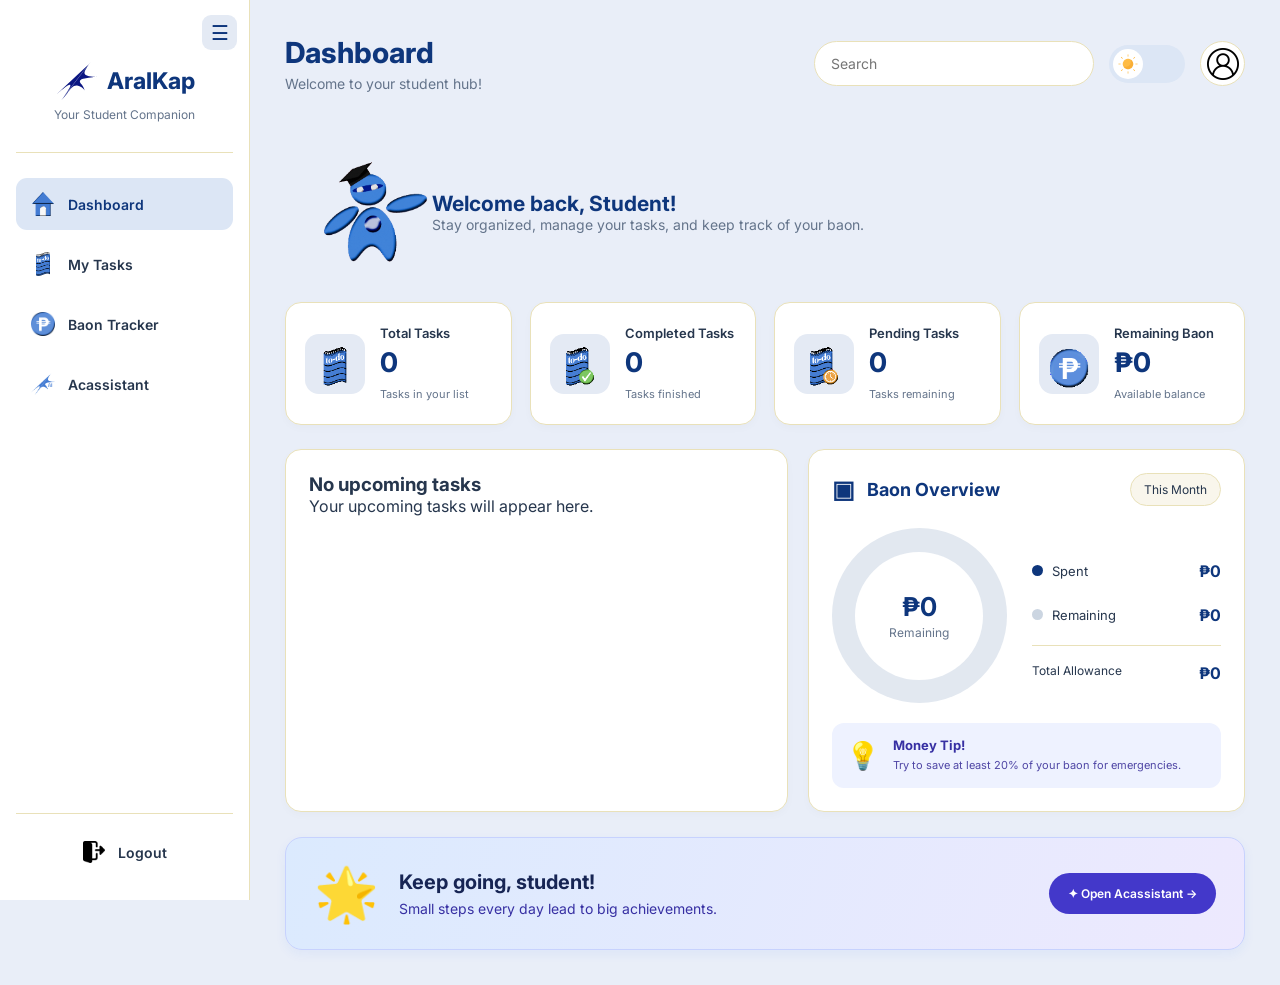
==== index.html @ 5d13748f "Add AralKap front-end files" ====
<!DOCTYPE html>
<html lang="en">
<head>
    <meta charset="UTF-8">
    <meta name="viewport" content="width=device-width, initial-scale=1.0">
    <title>AralKap | Dashboard</title>
    <link rel="stylesheet" href="design.css">
</head>
<body>

    <input type="checkbox" id="sidebar-toggle" class="sidebar-toggle">

    <!-- SIDEBAR -->
    <aside class="sidebar">

        <label for="sidebar-toggle" class="sidebar-collapse-button"> ☰ </label>

        <div class="brand">
            <a href="landingpage.html" class="landing-brand">
                <img src="Icons/blue.svg" class="blue-icon" alt="AralKap Logo">
                <img src="Icons/white.svg" class="white-icon" alt="AralKap Logo">
                <h2>AralKap</h2>
            </a>
            <p>Your Student Companion</p>

        </div>

        <nav class="sidebar-nav">
            <a href="index.html" class="nav-link active">
                
                    <img src="Icons/dashboard-lightmode.webp" class="nav-icon icon-lightmode" alt="Dashboard">
                    <img src="Icons/dashboard-darkmode.webp" class="nav-icon icon-darkmode" alt="Dashboard">

                <span class="nav-text">Dashboard</span>
            </a>

                <a href="Pages/tasks.html" class="nav-link ">
                    <img src="Icons/todo-lightmode.webp" class="nav-icon icon-lightmode" alt="Dashboard">
                    <img src="Icons/todo.webp" class="nav-icon icon-darkmode" alt="Dashboard">
                <span class="nav-text"> My Tasks</span>
            </a>

            <a href="Pages/baon-tracker.html" class="nav-link">
                
                <img src="Icons/baon-lightmode.webp" class="nav-icon icon-lightmode" alt="Dashboard">
                <img src="Icons/baon-darkmode.webp" class="nav-icon icon-darkmode" alt="Dashboard">
                <span class="nav-text">Baon Tracker</span>
            </a>

            <a href="Pages/Acassistant.html" class="nav-link">
                <img src="Icons/aralkapAI-lightmode.webp" class="nav-icon icon-lightmode" alt="Dashboard">
                <img src="Icons/aralkapAI-darkmode.webp" class="nav-icon icon-darkmode" alt="Dashboard">
                <span class="nav-text">Acassistant</span>
            </a>
        </nav>

            <div class="sidebar-footer">
                <button class="nav-link logout-button" type="button">

                    <span class="nav-icon logout-icon">
                        <img src="Icons/logout.png" alt="Logout">
                    </span>

                    <span class="nav-text">Logout</span>
                </button>
            </div>

    </aside>


    <!-- MAIN CONTENT -->
    <main class="main-content">

        <label for="sidebar-toggle" class="mobile-sidebar-overlay"></label>

        <!-- HEADER -->
        <header class="dashboard-header">

            <label for="sidebar-toggle" class="mobile-menu-button" aria-label="Open navigation"> ☰ </label>

            <div class="header-title">
                <h1>Dashboard</h1>
                <p>Welcome to your student hub!</p>
            </div>

            <div class="header-actions">
                <input
                    type="search"
                    placeholder="Search"
                    aria-label="Search AralKap">

                <button class="header-theme-button"  aria-label="Toggle theme">
                    <span class="toggle-circle">
                        <img src="Icons/sun.png" class="sun-icon" alt="">
                        <img src="Icons/moon.png" class="moon-icon" alt="">
                    </span>
                </button>
           
                 <a href="Pages/profile.html" class="profile-button">
                    <img src="Icons/user.png" alt="Profile">
                </a>
            </div>

        </header>


        <!-- WELCOME -->
        <section class="welcome-section">
            <img src="Icons/acassistant.gif"alt="Acassistant" class="welcome-gif">
            <img src="Icons/acassistant-white.gif" alt="Acassistant" class="welcome-gif-dark">

            <div>
            <h2>Welcome back, Student!</h2>
            <p>Stay organized, manage your tasks, and keep track of your baon.</p>
            </div>

             

            
        </section>


        <!-- SUMMARY CARDS -->
        <section class="summary-cards">

            <article class="summary-card blue-card">
                <img src="Icons/summary-todo.gif" class="summary-icon icon-lightmode" alt="Todo-Icon">
                <img src="Icons/summary-todo-white.gif" class="summary-icon icon-darkmode" alt="Todo-Icon">
                <div>
                    <h3>Total Tasks</h3>
                    <p class="card-number">0</p>
                    <span>Tasks in your list</span>
                </div>
            </article>

            <article class="summary-card blue-card">
               <img src="Icons/summary-completed-todo-blue.gif" class="summary-icon icon-lightmode" alt="Todo-Icon">
                <img src="Icons/summary-completed-todo-white.gif" class="summary-icon icon-darkmode" alt="Todo-Icon">
                <div>
                    <h3>Completed Tasks</h3>
                    <p class="card-number">0</p>
                    <span>Tasks finished</span>
                </div>
            </article>

            <article class="summary-card blue-card">
               <img src="Icons/summary-pending-blue.gif" class="summary-icon icon-lightmode" alt="Todo-Icon">
                <img src="Icons/summary-pending-white.gif" class="summary-icon icon-darkmode" alt="Todo-Icon">
                <div>
                    <h3>Pending Tasks</h3>
                    <p class="card-number">0</p>
                    <span>Tasks remaining</span>
                </div>
            </article>

            <article class="summary-card blue-card">
                <img src="Icons/summary-baon-blue.gif" class="summary-icon icon-lightmode" alt="Todo-Icon">
                <img src="Icons/summary-baon-white.gif" class="summary-icon icon-darkmode" alt="Todo-Icon">
                <div>
                    <h3>Remaining Baon</h3>
                    <p class="card-number">₱0</p>
                    <span>Available balance</span>
                </div>
            </article>

        </section>


       
        <section class="dashboard-grid">

            <!-- UPCOMING TASKS -->
            <article class="content-card upcoming-card">

                <div class="empty-state">
                    <h3>No upcoming tasks</h3>
                    <p>Your upcoming tasks will appear here.</p>
                </div>

            </article>


            <!-- BAON OVERVIEW -->
            <article class="content-card baon-card">

                <div class="section-heading">
                    <div>
                        <span class="heading-icon">▣</span>
                        <h2>Baon Overview</h2>
                    </div>

                    <span class="month-label">This Month</span>
                </div>

                <div class="baon-content">

                    <div class="donut-chart">
                        <div class="donut-inner">
                            <strong>₱0</strong>
                            <span>Remaining</span>
                        </div>
                    </div>

                    <div class="baon-details">

                        <div class="baon-row">
                            <span><i class="legend spent"></i>Spent</span>
                            <strong>₱0</strong>
                        </div>

                        <div class="baon-row">
                            <span><i class="legend remaining"></i>Remaining</span>
                            <strong>₱0</strong>
                        </div>

                        <div class="baon-total">
                            <span>Total Allowance</span>
                            <strong>₱0</strong>
                        </div>

                    </div>

                </div>

                <div class="money-tip">
                    <span class="tip-icon">💡</span>
                    <div>
                        <h3>Money Tip!</h3>
                        <p>Try to save at least 20% of your baon for emergencies.</p>
                    </div>
                </div>

            </article>

        </section>


        <!-- MOTIVATIONAL BANNER -->
        <section class="motivation-banner">

            <div class="motivation-emoji">🌟</div>

            <div class="motivation-text">
                <h2>Keep going, student!</h2>
                <p>Small steps every day lead to big achievements.</p>
            </div>

            <a href="pages/Acassistant.html" class="assistant-button">
                ✦ Open Acassistant →
            </a>

        </section>

    </main>

<script src="javascript.js"></script>
    
</body>
</html>
---- design.css ----
@import url('https://fonts.googleapis.com/css2?family=Inter:ital,opsz,wght@0,14..32,100..900;1,14..32,100..900&display=swap');

/* ==========================================================================
   1. THEME VARIABLES
   ========================================================================== */
:root {
  --primary: #0E367C;
  --primary-hover: #092653;
  --primary-soft: #DCE6F5;
  --background: #e9eef8;
  --surface: #FFFFFF;
  --surface-muted: #F9F6EC;
  --heading: #0E367C;
  --text: #26364D;
  --muted: #64748B;
  --border: #E9E1B9;

  --blue-soft: #E4EAF4;
  --green-soft: #E9E1B9;
  --orange-soft: #FFF0DF;
  --purple-soft: #F5E5E5;

  --green: #0E367C;
  --orange: #F0781C;
  --purple: #AB3434;
  --red: #AB3434;
  --danger: #AB3434;

  --accent: #F0781C;
  --cream: #E9E1B9;
}

[data-theme="dark"] {
  --primary: #7BA7E8;
  --primary-hover: #A4C4F2;
  --primary-soft: #263D5E;
  --background: #111827;
  --surface: #1E293B;
  --surface-muted: #273449;
  --heading: #E5EDF8;
  --text: #CBD5E1;
  --muted: #94A3B8;
  --border: #334155;

  --blue-soft: #263D5E;
  --green-soft: #263D5E;
  --orange-soft: #493B2C;
  --purple-soft: #40334F;

  --green: #7BA7E8;
  --orange: #F5A45D;
  --purple: #D39BEA;
  --red: #F08080;
  --danger: #F08080;

  --accent: #F5A45D;
  --accent-light: #F7BC53;
  --cream: #334155;
}

/* ==========================================================================
   2. GLOBAL STYLE
   ========================================================================== */
* {
  margin: 0;
  padding: 0;
  box-sizing: border-box;
}

html {
  scroll-behavior: smooth;
  scroll-padding-top: 85px;
}

body {
  font-family: 'Inter', sans-serif;
  background: var(--background);
  color: var(--text);
}

button,
input,
select,
textarea {
  font-family: inherit;
}

a {
  text-decoration: none;
}

/* ==========================================================================
   3. SIDEBAR
   ========================================================================== */
.sidebar {
  width: 250px;
  height: 100vh;
  position: fixed;
  top: 0;
  left: 0;
  z-index: 10;
  display: flex;
  flex-direction: column;
  padding: 25px 16px;
  background: var(--surface);
  border-right: 1px solid var(--border);
  overflow-x: hidden;
  transition: width 0.25s ease;
}

.brand {
  text-align: center;
  padding: 5px 10px 30px;
  border-bottom: 1px solid var(--border);
  margin-bottom: 25px;
}

.brand-icon {
  font-size: 35px;
  margin-bottom: 5px;
}

.brand h2 {
  color: var(--primary);
  font-size: 29px;
  font-weight: 750;
}

.brand p {
  font-size: 12px;
  color: var(--muted);
  margin-top: 4px;
}

.sidebar-nav {
  display: flex;
  flex-direction: column;
  gap: 8px;
}

.nav-link {
  display: flex;
  align-items: center;
  gap: 13px;
  padding: 14px 15px;
  border-radius: 11px;
  color: var(--text);
  font-size: 14px;
  font-weight: 600;
  transition: 0.2s ease;
}

.nav-link:hover {
  background: var(--surface-muted);
  color: var(--primary);
}

.nav-link.active {
  background: var(--primary-soft);
  color: var(--primary);
}

 .nav-icon {
  width: 24px;
  height: 24px;
  min-width: 24px;
  object-fit: contain;
  display: block;
  flex-shrink: 0;
}

.sidebar-nav .nav-icon img {
  width: 100%;
  height: 100%;
  object-fit: contain;
  display: block;
}

.sidebar-footer {
  margin-top: auto;
  border-top: 1px solid var(--border);
  padding-top: 15px;
}

.theme-button {
  width: 100%;
  padding: 12px;
  margin-top: 12px;
  background: var(--blue-soft);
  color: var(--primary);
  border: 1px solid var(--border);
  border-radius: 30px;
  font-size: 13px;
  font-weight: 600;
  cursor: pointer;
}


/* =========================== 
Collapsible sidebar 
=============================*/ 

.sidebar-toggle {
  display: none;
}

.sidebar-collapse-button {
  position: absolute;
  top: 15px;
  left: auto;
  right: 12px;
  width: 35px;
  height: 35px;
  display: flex;
  align-items: center;
  justify-content: center;
  background: var(--blue-soft);
  color: var(--primary);
  border-radius: 9px;
  cursor: pointer;
  font-size: 20px;
  z-index: 10;
}

.sidebar .brand {
  display: flex;
  flex-direction: column;
  align-items: center;
  text-align: center;
  padding-top: 35px;
}

.sidebar .brand p {
  margin-top: 5px;
}

.sidebar-toggle:checked ~ .sidebar .sidebar-collapse-button {
  left: 50%;
  right: auto;
  transform: translateX(-50%);
}

.sidebar-toggle:checked ~ .sidebar {
  width: 78px;
  padding-left: 12px;
  padding-right: 12px;
}

.sidebar-toggle:checked ~ .main-content {
  margin-left: 78px;
}

.sidebar-toggle:checked ~ .sidebar .nav-text,
.sidebar-toggle:checked ~ .sidebar .brand h2,
.sidebar-toggle:checked ~ .sidebar .brand p {
  display: none;
}

.sidebar-toggle:checked ~ .sidebar .nav-link {
  justify-content: center;
  padding: 14px 5px;
}

.sidebar-toggle:checked ~ .sidebar .nav-icon {
  width: auto;
  margin: 0;
  font-size: 21px;
}

.sidebar-toggle:checked ~ .sidebar .brand {
  padding-left: 0;
  padding-right: 0;
}

.sidebar-toggle:checked ~ .sidebar .sidebar-footer {
  display: flex;
  flex-direction: column;
  align-items: center;
  gap: 8px;
}

.sidebar-toggle:checked ~ .sidebar .theme-button {
  width: 44px;
  min-width: 44px;
  height: 44px;
  padding: 0;
  display: flex;
  justify-content: center;
  align-items: center;
  overflow: hidden;
}

.sidebar-toggle:checked ~ .sidebar .theme-button .theme-text {
  display: none !important;
}

.sidebar-toggle:checked ~ .sidebar .theme-button .theme-icon {
  display: inline-block !important;
  font-size: 20px;
}

/* =========================== 
Logout button 
=============================*/ 

.logout-button {
  display: flex;
  align-items: center;
  justify-content: center;
  gap: 12px;
  width: 100%;
  padding: 12px;
  background: transparent;
  border: none;
  cursor: pointer;
}

.logout-icon {
  width: 22px;
  height: 22px;
  flex: 0 0 22px;
  display: flex;
  align-items: center;
  justify-content: center;
}

.logout-icon img {
  width: 22px;
  height: 22px;
  max-width: 22px;
  max-height: 22px;
  object-fit: contain;
  display: block;
}

[data-theme="dark"] .logout-icon img {
  filter: brightness(0) invert(1);
}

/* ==========================================================================
   4. MAIN CONTENT & HEADER
   ========================================================================== */
.main-content {
  margin-left: 250px;
  min-height: 100vh;
  padding: 35px;
  transition: margin-left 0.25s ease;
}

.dashboard-header {
  display: flex;
  justify-content: space-between;
  align-items: center;
  gap: 20px;
  margin-bottom: 30px;
}

.header-title h1 {
  color: var(--heading);
  font-size: 29px;
  font-weight: 750;
}

.header-title h1 span {
  font-size: 23px;
}

.header-title p {
  color: var(--muted);
  font-size: 14px;
  margin-top: 5px;
}

.header-actions {
  display: flex;
  align-items: center;
  gap: 15px;
}

.header-actions input {
  width: 280px;
  padding: 13px 16px;
  border: 1px solid var(--border);
  border-radius: 30px;
  background: var(--surface);
  color: var(--heading);
  outline: none;
  font-size: 14px;
}

.header-actions input:focus {
  border-color: var(--primary);
}

.profile-button {
  width: 45px;
  height: 45px;
  display: flex;
  align-items: center;
  justify-content: center;
  background: var(--surface);
  border: 1px solid var(--border);
  border-radius: 50%;
  font-size: 20px;
}

.profile-button img {
  width: 32px;
  height: 32px;
  object-fit: contain;
  display: block;
}

[data-theme="dark"] .profile-button img {
  filter: brightness(0) invert(1);
}


/* =========================== 
Dark & Light Mode button 
=============================*/ 

.header-theme-button {
  width: 76px;
  height: 38px;
  padding: 4px;
  border: none;
  border-radius: 50px;
  background: #DCE6F5;
  cursor: pointer;
  display: flex;
  align-items: center;
  justify-content: flex-start;
  transition: background 0.3s ease;
}

.toggle-circle {
  width: 30px;
  height: 30px;
  border-radius: 50%;
  background: white;
  display: flex;
  align-items: center;
  justify-content: center;
  position: relative;
  transition: transform 0.35s ease;
}

.toggle-circle img {
  position: absolute;
  width: 20px;
  height: 20px;
  object-fit: contain;
}

.moon-icon {
  display: none;
}

[data-theme="dark"] .theme-toggle {
  background: #334155;
}

[data-theme="dark"] .toggle-circle {
  transform: translateX(38px);
  background: #1E293B;
}

[data-theme="dark"] .sun-icon {
  display: none;
}

[data-theme="dark"] .moon-icon {
  display: block;
}

/* =========================== 
Welcome section DASHBOARD
=============================*/ 

.welcome-section {
  display: flex;
  align-items: center;
  justify-content: flex-start;
  gap: 12px;
}

.welcome-content {
  flex: 0 0 auto;
}

.welcome-content h2 {
  margin: 0;
}

.welcome-section h2 {
  color: var(--heading);
  font-size: 21px;
  margin: 0;
}

.welcome-section p {
  color: var(--muted);
  font-size: 14px;
}

.welcome-gif,
.welcome-gif-dark {
  width: 180px;
  height: 180px;
  object-fit: contain;
  flex-shrink: 0;
  margin-right: -45px;
}

.welcome-gif-dark{
  display: none;
}

/* ==========================================================================
   5. DASHBOARD
   ========================================================================== */
.summary-cards {
  display: grid;
  grid-template-columns: repeat(4, minmax(0, 1fr));
  gap: 18px;
  margin-bottom: 24px;
}

.summary-card {
  min-width: 0;
  display: flex;
  align-items: center;
  gap: 15px;
  padding: 22px 19px;
  background: var(--surface);
  border: 1px solid var(--border);
  border-radius: 16px;
  box-shadow: 0 3px 10px rgba(15, 23, 42, 0.025);
  transition: transform 0.2s ease, box-shadow 0.2s ease;
}

.summary-card:hover {
  transform: translateY(-3px);
  box-shadow: 0 7px 18px rgba(15, 23, 42, 0.07);
}

.summary-icon {
  width: 60px;
  height: 60px;
  flex-shrink: 0;
  display: flex;
  align-items: center;
  justify-content: center;
  border-radius: 14px;
  font-size: 25px;
  font-weight: 700;
  background: var(--blue-soft);
  color: var(--primary);
}

.summary-card h3 {
  color: var(--text);
  font-size: 13px;
  font-weight: 600;
}

.card-number {
  color: var(--heading);
  font-size: 27px;
  font-weight: 750;
  margin: 5px 0 3px;
}

.summary-card span {
  color: var(--muted);
  font-size: 11px;
}

.blue-crd .icon {
  background: var(--blue-soft);
  color: var(--primary);
}


.dashboard-grid {
  display: grid;
  grid-template-columns: 1.15fr 1fr;
  gap: 20px;
  margin-bottom: 25px;
}

.content-card {
  min-width: 0;
  padding: 23px;
  background: var(--surface);
  border: 1px solid var(--border);
  border-radius: 16px;
  box-shadow: 0 3px 10px rgba(15, 23, 42, 0.025);
}

.section-heading {
  display: flex;
  align-items: center;
  justify-content: space-between;
  gap: 12px;
  margin-bottom: 17px;
}

.section-heading > div {
  display: flex;
  align-items: center;
  gap: 12px;
}

.section-heading h2 {
  color: var(--heading);
  font-size: 18px;
}

.heading-icon {
  color: var(--primary);
  font-size: 24px;
  font-weight: bold;
}

.view-all {
  color: var(--primary);
  font-size: 13px;
  font-weight: 600;
}

.view-all:hover {
  color: var(--primary-hover);
}

.month-label {
  padding: 8px 13px;
  background: var(--surface-muted);
  border: 1px solid var(--border);
  border-radius: 25px;
  color: var(--text);
  font-size: 12px;
}

/* =========================== 
Tasks list items DASHBOARD
=============================*/ 

.task-item {
  display: flex;
  align-items: center;
  gap: 13px;
  padding: 15px 0;
  border-bottom: 1px solid var(--border);
}

.task-item:last-child {
  border-bottom: none;
  padding-bottom: 2px;
}

.task-status {
  width: 30px;
  height: 30px;
  flex-shrink: 0;
  display: flex;
  align-items: center;
  justify-content: center;
  border-radius: 50%;
  font-size: 17px;
  font-weight: bold;
}

.task-status.urgent {
  background: #FEE2E2;
  color: var(--red);
}

.task-status.warning {
  background: var(--orange-soft);
  color: var(--orange);
}

.task-status.normal {
  color: var(--primary);
  font-size: 24px;
}

.task-details {
  flex: 1;
  min-width: 0;
}

.task-details h3 {
  color: var(--heading);
  font-size: 14px;
  margin-bottom: 3px;
}

.task-details p {
  color: var(--muted);
  font-size: 12px;
}

.task-date {
  flex-shrink: 0;
  padding: 7px 11px;
  border-radius: 20px;
  font-size: 11px;
  font-weight: 600;
}

.urgent-date {
  background: #FEE2E2;
  color: var(--red);
}

.warning-date {
  background: var(--orange-soft);
  color: var(--orange);
}

.normal-date {
  background: var(--blue-soft);
  color: var(--primary);
}

/* =========================== 
Baon content DASHBOARD
=============================*/ 

.baon-content {
  display: flex;
  align-items: center;
  justify-content: space-around;
  gap: 25px;
  padding: 5px 0 20px;
}

.donut-chart {
  width: 175px;
  height: 175px;
  flex-shrink: 0;
  display: flex;
  align-items: center;
  justify-content: center;
  border-radius: 50%;
  background: #E2E8F0;
}

.donut-inner {
  width: 128px;
  height: 128px;
  display: flex;
  flex-direction: column;
  align-items: center;
  justify-content: center;
  background: var(--surface);
  border-radius: 50%;
}

.donut-inner strong {
  color: var(--heading);
  font-size: 26px;
}

.donut-inner span {
  color: var(--muted);
  font-size: 12px;
  margin-top: 3px;
}

.baon-details {
  flex: 1;
  min-width: 0;
}

.baon-row {
  display: flex;
  align-items: center;
  justify-content: space-between;
  gap: 10px;
  padding: 12px 0;
}

.baon-row span {
  display: flex;
  align-items: center;
  gap: 9px;
  color: var(--text);
  font-size: 13px;
}

.baon-row strong,
.baon-total strong {
  color: var(--heading);
  font-size: 16px;
}

.legend {
  width: 11px;
  height: 11px;
  border-radius: 50%;
}

.legend.spent {
  background: var(--primary);
}

.legend.remaining {
  background: #CBD5E1;
}

.baon-total {
  display: flex;
  justify-content: space-between;
  gap: 10px;
  border-top: 1px solid var(--border);
  margin-top: 8px;
  padding-top: 17px;
}

.baon-total span {
  color: var(--text);
  font-size: 12px;
}

.money-tip {
  display: flex;
  align-items: center;
  gap: 13px;
  padding: 14px;
  background: #EEF2FF;
  border-radius: 12px;
}

.tip-icon {
  font-size: 27px;
}

.money-tip h3 {
  color: #3730A3;
  font-size: 13px;
  margin-bottom: 4px;
}

.money-tip p {
  color: #4F46A5;
  font-size: 11px;
  line-height: 1.5;
}

/* =========================== 
Motivation banner DASHBOARD 
=============================*/ 

.motivation-banner {
  display: flex;
  align-items: center;
  gap: 20px;
  padding: 24px 28px;
  background: linear-gradient(110deg, #DBEAFE, #EDE9FE);
  border: 1px solid #C7D2FE;
  border-radius: 17px;
  box-shadow: 0 4px 12px rgba(37, 99, 235, 0.06);
}

.motivation-emoji {
  font-size: 52px;
}

.motivation-text {
  flex: 1;
}

.motivation-text h2 {
  color: #172554;
  font-size: 20px;
  margin-bottom: 6px;
}

.motivation-text p {
  color: #3730A3;
  font-size: 14px;
}

.assistant-button {
  padding: 13px 19px;
  background: #4338CA;
  color: white;
  border-radius: 30px;
  font-size: 12px;
  font-weight: 600;
  transition: background 0.2s ease;
}

.assistant-button:hover {
  background: #312E81;
}

/* ==========================================================================
   6. TASKS PAGE
   ========================================================================== */
.task-summary {
  display: grid;
  grid-template-columns: repeat(3, 1fr);
  gap: 20px;
  margin-bottom: 28px;
}

.task-summary-card {
  display: flex;
  align-items: center;
  gap: 15px;
  padding: 20px;
  width: 100%;
  min-width: 0;
  background: var(--surface);
  border: 1px solid var(--border);
  border-radius: 14px;
}

.task-summary-icon  {
  width: 60px;
  height: 60px;
  display: flex;
  align-items: center;
  justify-content: center;
  border-radius: 12px;
  background: var(--blue-soft);
  color: var(--primary);
  font-size: 24px;
}

.task-icon-darkmode {
  display: none;
}

[data-theme = "dark"] .task-icn-darkmode {
  display: block;
}

[data-theme = "dark"] .task-ion-lightmode {
  display: none;
}

.task-summary-card p {
  color: var(--muted);
  font-size: 13px;
}

.task-summary-card h2 {
  color: var(--heading);
  font-size: 25px;
  margin-top: 4px;
}

.task-management {
  background: var(--surface);
  border: 1px solid var(--border);
  border-radius: 16px;
  padding: 25px;
}

.task-page-heading {
  display: flex;
  align-items: center;
  justify-content: space-between;
  gap: 15px;
  margin-bottom: 25px;
}

.task-page-heading h2 {
  color: var(--heading);
  font-size: 20px;
  margin-bottom: 5px;
}

.task-page-heading p {
  color: var(--muted);
  font-size: 13px;
}

.add-task-button {
  padding: 12px 18px;
  background: var(--primary);
  color: white;
  border: none;
  border-radius: 9px;
  font-size: 13px;
  font-weight: 600;
  cursor: pointer;
  transition: 0.2s ease;
}

.add-task-button:hover {
  background: var(--primary-hover);
}

.task-filters {
  display: flex;
  align-items: center;
  justify-content: space-between;
  gap: 15px;
  padding-bottom: 18px;
  border-bottom: 1px solid var(--border);
}

.filter-tabs {
  display: flex;
  flex-wrap: wrap;
  gap: 8px;
}

.filter-tab {
  padding: 9px 15px;
  background: transparent;
  color: var(--muted);
  border: 1px solid var(--border);
  border-radius: 8px;
  font-size: 12px;
  cursor: pointer;
}

.filter-tab:hover {
  color: var(--primary);
  border-color: var(--primary);
}

.filter-tab.active {
  background: var(--primary-soft);
  color: var(--primary);
  border-color: var(--primary-soft);
  font-weight: 600;
}

.task-filters select {
  padding: 10px 13px;
  background: var(--surface);
  color: var(--text);
  border: 1px solid var(--border);
  border-radius: 8px;
  outline: none;
  font-size: 12px;
}

.task-empty-state {
  min-height: 350px;
  display: flex;
  flex-direction: column;
  align-items: center;
  justify-content: center;
  text-align: center;
  padding: 30px 15px;
}

.empty-task-icon {
  width: 85px;
  height: 85px;
  display: flex;
  align-items: center;
  justify-content: center;
  background: var(--blue-soft);
  border-radius: 50%;
  font-size: 38px;
  margin-bottom: 18px;
}

.task-empty-state h3 {
  color: var(--heading);
  font-size: 18px;
  margin-bottom: 8px;
}

.task-empty-state p {
  max-width: 350px;
  color: var(--muted);
  font-size: 13px;
  line-height: 1.6;
  margin-bottom: 20px;
}

/* ==========================================================================
   7. BAON PAGE
   ========================================================================== */
.baon-period {
  display: flex;
  align-items: center;
  justify-content: space-between;
  gap: 15px;
  margin-bottom: 22px;
}

.baon-period h2 {
  color: var(--heading);
  font-size: 19px;
  margin-bottom: 5px;
}

.baon-period p {
  color: var(--muted);
  font-size: 13px;
}

.baon-period select {
  padding: 11px 15px;
  background: var(--surface);
  color: var(--text);
  border: 1px solid var(--border);
  border-radius: 9px;
  outline: none;
}

.baon-summary {
  display: grid;
  grid-template-columns: repeat(3, minmax(0, 1fr));
  gap: 17px;
  margin-bottom: 23px;
}

.baon-summary-card {
  display: flex;
  align-items: center;
  gap: 13px;
  min-width: 0;
  padding: 20px 16px;
  background: var(--surface);
  border: 1px solid var(--border);
  border-radius: 14px;
}

.baon-summary-icon {
  width: 60px;
  height: 60px;
  flex-shrink: 0;
  display: flex;
  align-items: center;
  justify-content: center;
  border-radius: 13px;
  font-size: 22px;
  font-weight: 700;
}

.baon-summary-card p {
  color: var(--muted);
  font-size: 12px;
}

.baon-summary-card h2 {
  color: var(--heading);
  font-size: 21px;
  margin: 5px 0;
}

.baon-summary-card span {
  color: var(--muted);
  font-size: 11px;
}

.allowance-icon {
  background: var(--blue-soft);
  color: var(--primary);
}

.baon-dashboard-grid {
  display: grid;
  grid-template-columns: 1.15fr 1fr;
  gap: 20px;
  margin-bottom: 23px;
}

.spending-content {
  display: flex;
  align-items: center;
  justify-content: space-around;
  gap: 25px;
  padding: 15px 0 10px;
}

.spending-chart {
  width: 170px;
  height: 170px;
  flex-shrink: 0;
  display: flex;
  align-items: center;
  justify-content: center;
  border-radius: 50%;
  background: #E2E8F0;
}

.spending-chart-inner {
  width: 125px;
  height: 125px;
  display: flex;
  flex-direction: column;
  align-items: center;
  justify-content: center;
  background: var(--surface);
  border-radius: 50%;
}

.spending-chart-inner strong {
  color: var(--heading);
  font-size: 25px;
}

.spending-chart-inner span {
  color: var(--muted);
  font-size: 12px;
}

.spending-legend {
  flex: 1;
  min-width: 0;
}

.legend-row {
  display: flex;
  align-items: center;
  justify-content: space-between;
  gap: 10px;
  padding: 11px 0;
  border-bottom: 1px solid var(--border);
}

.legend-row:last-child {
  border-bottom: none;
}

.legend-row span {
  display: flex;
  align-items: center;
  gap: 9px;
  color: var(--text);
  font-size: 12px;
}

.legend-row strong {
  color: var(--heading);
  font-size: 13px;
}

.category-dot {
  width: 10px;
  height: 10px;
  flex-shrink: 0;
  border-radius: 50%;
}

.food-dot {
  background: #2563EB;
}

.transport-dot {
  background: #16A34A;
}

.school-dot {
  background: #F59E0B;
}

.other-dot {
  background: #9333EA;
}

.savings-empty h3 {
  color: var(--heading);
  font-size: 15px;
  margin-bottom: 7px;
}

.savings-empty p {
  max-width: 270px;
  color: var(--muted);
  font-size: 12px;
  line-height: 1.6;
  margin-bottom: 17px;
}

.baon-primary-button {
  padding: 11px 16px;
  background: var(--primary);
  color: white;
  border: none;
  border-radius: 9px;
  font-size: 12px;
  font-weight: 600;
  cursor: pointer;
  transition: 0.2s ease;
}

.baon-primary-button:hover {
  background: var(--primary-hover);
}

.transaction-card {
  margin-bottom: 22px;
}

.transaction-heading {
  margin-bottom: 20px;
}

.transaction-filters {
  display: flex;
  flex-wrap: wrap;
  gap: 8px;
  padding-bottom: 17px;
  border-bottom: 1px solid var(--border);
}

.transaction-tab {
  padding: 9px 15px;
  background: transparent;
  color: var(--muted);
  border: 1px solid var(--border);
  border-radius: 8px;
  font-size: 12px;
  cursor: pointer;
}

.transaction-tab:hover {
  color: var(--primary);
  border-color: var(--primary);
}

.transaction-tab.active {
  background: var(--primary-soft);
  color: var(--primary);
  border-color: var(--primary-soft);
  font-weight: 600;
}

.transaction-empty {
  min-height: 230px;
  display: flex;
  flex-direction: column;
  align-items: center;
  justify-content: center;
  text-align: center;
  padding: 25px;
}

.transaction-empty-icon {
  font-size: 38px;
  margin-bottom: 13px;
}

.transaction-empty h3 {
  color: var(--heading);
  font-size: 16px;
  margin-bottom: 7px;
}

.transaction-empty p {
  max-width: 350px;
  color: var(--muted);
  font-size: 12px;
  line-height: 1.6;
}

.baon-advice {
  display: flex;
  align-items: center;
  gap: 15px;
  padding: 20px 23px;
  background: #EEF2FF;
  border: 1px solid #C7D2FE;
  border-radius: 14px;
}

.advice-icon {
  font-size: 32px;
}

.baon-advice h3 {
  color: #3730A3;
  font-size: 14px;
  margin-bottom: 5px;
}

.baon-advice p {
  color: #4F46A5;
  font-size: 12px;
  line-height: 1.6;
}

/* ==========================================================================
   8. ACASSISTANT PAGE (.aa-)
   ========================================================================== */
.aa-layout {
  min-height: 100vh;
}

.aa-layout,
.aa-layout * {
  box-sizing: border-box;
}

.aa-sidebar {
  width: 250px;
  height: 100vh;
  position: fixed;
  top: 0;
  left: 0;
  z-index: 10;
  display: flex;
  flex-direction: column;
  padding: 25px 16px;
  background: var(--surface);
  border-right: 1px solid var(--border);
}

.aa-brand {
  text-align: center;
  padding: 5px 10px 30px;
  border-bottom: 1px solid var(--border);
  margin-bottom: 25px;
}

.aa-brand-icon {
  font-size: 35px;
  margin-bottom: 5px;
}

.aa-brand h2 {
  color: var(--primary);
  font-size: 29px;
  font-weight: 750;
}

.aa-navigation {
  display: flex;
  flex-direction: column;
  gap: 8px;
}

.aa-nav-link {
  display: flex;
  align-items: center;
  gap: 13px;
  padding: 14px 15px;
  border-radius: 11px;
  color: var(--text);
  font-size: 14px;
  font-weight: 600;
  text-decoration: none;
  transition: 0.2s ease;
}

.aa-nav-link span {
  width: 22px;
  text-align: center;
  font-size: 18px;
}

.aa-nav-link:hover {
  background: var(--surface-muted);
  color: var(--primary);
}

.aa-nav-link.aa-active {
  background: var(--primary-soft);
  color: var(--primary);
}

.aa-sidebar-footer {
  margin-top: auto;
  border-top: 1px solid var(--border);
  padding-top: 15px;
}

.aa-theme-button {
  width: 100%;
  padding: 12px;
  margin-top: 12px;
  background: var(--blue-soft);
  color: var(--primary);
  border: 1px solid var(--border);
  border-radius: 30px;
  font-size: 13px;
  font-weight: 600;
  cursor: pointer;
}

.aa-main {
  margin-left: 250px;
  min-height: 100vh;
  padding: 35px;
}

.aa-header {
  display: flex;
  justify-content: space-between;
  align-items: center;
  gap: 20px;
  margin-bottom: 30px;
}

.aa-header-title h1 {
  color: var(--heading);
  font-size: 29px;
  font-weight: 750;
}

.aa-header-title h1 span {
  font-size: 23px;
}

.aa-header-title p {
  color: var(--muted);
  font-size: 14px;
  margin-top: 5px;
}

.aa-header-actions {
  display: flex;
  align-items: center;
  gap: 15px;
}

.aa-search {
  width: 310px;
  display: flex;
  align-items: center;
  gap: 10px;
  padding: 0 14px;
  background: var(--surface);
  border: 1px solid var(--border);
  border-radius: 30px;
}

.aa-search span {
  font-size: 17px;
}

.aa-search input {
  width: 100%;
  min-width: 0;
  padding: 13px 2px;
  border: none;
  outline: none;
  background: transparent;
  color: var(--heading);
  font-size: 14px;
}

.aa-profile-button {
  width: 45px;
  height: 45px;
  flex-shrink: 0;
  display: flex;
  align-items: center;
  justify-content: center;
  background: var(--surface);
  border: 1px solid var(--border);
  border-radius: 50%;
  font-size: 20px;
  text-decoration: none;
}

.aa-welcome {
  display: flex;
  align-items: center;
  gap: 24px;
  padding: 1px;
  margin-bottom: 10px;
  background: linear-gradient(120deg, #E9E1B9, #0E367C);
  border-radius: 18px;
}


.aa-welcome-avatar {
  width: 84px;
  height: 84px;
  flex-shrink: 0;
  display: flex;
  align-items: center;
  justify-content: center;
  border-radius: 20px;
  font-size: 40px;
}

.aa-welcome-avatar img,
.aa-message-avatar img {
  width: 100%;
  height: 100%;
  object-fit: contain;
  border-radius: inherit;
}

.aa-welcome-text h2 {
  color: var(--heading);
  font-size: 24px;
  margin-bottom: 9px;
}

.aa-welcome-text p {
  max-width: 750px;
  color: var(--text);
  font-size: 16px;
  line-height: 1.7;
}
[data-theme = "dark"] .aa-welcome-text h2 {
  color: #0E367C;
}

[data-theme="dark"] .aa-welcome-text p{
  color: #0E367C;
}

.aa-suggestions {
  margin-bottom: 32px;
}

.aa-section-heading {
  margin-bottom: 20px;
}

.aa-section-heading h2 {
  color: var(--heading);
  font-size: 19px;
  margin-bottom: 6px;
}

.aa-section-heading p {
  color: var(--muted);
  font-size: 14px;
}

.aa-suggestion-grid {
  display: grid;
  grid-template-columns: repeat(4, minmax(0, 1fr));
  gap: 18px;
}

.aa-suggestion-card {
  min-width: 0;
  padding: 24px;
  background: var(--surface);
  border: 1px solid var(--border);
  border-radius: 17px;
  transition: 0.2s ease;
}

.aa-suggestion-card:hover {
  border-color: var(--primary);
  transform: translateY(-3px);
  box-shadow: 0 7px 18px rgba(15, 23, 42, 0.06);
}

.aa-suggestion-icon {
  width: 53px;
  height: 53px;
  display: flex;
  align-items: center;
  justify-content: center;
  border-radius: 14px;
  font-size: 25px;
  margin-bottom: 19px;
}

.aa-study-icon {
  background: var(--blue-soft);
}

.aa-homework-icon {
  background: var(--orange-soft);
}

.aa-writing-icon {
  background: var(--purple-soft);
}

.aa-planning-icon {
  background: var(--green-soft);
}

.aa-suggestion-card h3 {
  color: var(--heading);
  font-size: 16px;
  margin-bottom: 9px;
}

.aa-suggestion-card p {
  min-height: 42px;
  color: var(--muted);
  font-size: 13px;
  line-height: 1.6;
  margin-bottom: 16px;
}

.aa-suggestion-card > span {
  color: var(--primary);
  font-size: 13px;
  font-weight: 600;
}

.aa-chat-card {
  padding: 26px;
  background: var(--surface);
  border: 1px solid var(--border);
  border-radius: 18px;
}

.aa-chat-header {
  display: flex;
  align-items: center;
  justify-content: space-between;
  gap: 15px;
  padding-bottom: 20px;
  border-bottom: 1px solid var(--border);
}

.aa-chat-header h2 {
  color: var(--heading);
  font-size: 19px;
  margin-bottom: 7px;
}

.aa-chat-header p {
  color: var(--muted);
  font-size: 13px;
}

.aa-status {
  display: flex;
  align-items: center;
  gap: 7px;
  color: var(--green);
  font-size: 12px;
  font-weight: 600;
  white-space: nowrap;
}

.aa-status-dot {
  width: 7px;
  height: 7px;
  background: var(--green);
  border-radius: 50%;
}

.aa-chat-messages {
  display: flex;
  flex-direction: column;
  gap: 18px;
  height: 180px;
  min-height: 220px;
  max-height: 55vh;
  padding: 27px 0;
  overflow-x: hidden;
  overflow-y: auto;
  -webkit-overflow-scrolling: touch;
  scroll-behavior: smooth;
  transition: height 0.2s ease;
}

.ai-dark-mode {
  display: none;
}

[data-theme = "dark"] .ai-dark-mode{
  display: block;
}

[data-theme = "dark"] .ai-light-mode{
  display: none;
}

.aa-chat-messages:has(.aa-message:nth-child(2)) {
  height: 55vh;
}

.aa-message {
  display: flex;
  align-items: flex-start;
  gap: 12px;
  max-width: 85%;
}

.aa-message-avatar {
  width: 43px;
  height: 43px;
  flex-shrink: 0;
  display: flex;
  align-items: center;
  justify-content: center;
  background: var(--blue-soft);
  border-radius: 12px;
  font-size: 21px;
}

.aa-message-content {
  min-width: 0;
  padding: 16px;
  background: var(--surface-muted);
  border-radius: 0 14px 14px 14px;
}

.aa-message-content span {
  display: block;
  color: var(--primary);
  font-size: 12px;
  font-weight: 700;
  margin-bottom: 8px;
}

.aa-message-content p {
  color: var(--text);
  font-size: 14px;
  line-height: 1.7;
  overflow-wrap: anywhere;
}

.aa-message:not(.aa-user-message) .aa-message-content {
  background: var(--surface-muted);
  padding: 12px 16px;
  border-radius: 3px 14px 14px 14px;
}

.aa-user-message {
  align-self: flex-end;
  flex-direction: row-reverse;
}

.aa-user-message .aa-message-content {
  background: #DBEAFE;
  color: #1E293B;
  padding: 12px 16px;
  border-radius: 14px 14px 3px 14px;
}

.aa-user-message .aa-message-content span {
  color: #1E293B;
}

.aa-chat-input {
  display: flex;
  align-items: center;
  gap: 12px;
  padding: 10px;
  background: var(--surface-muted);
  border: 1px solid var(--border);
  border-radius: 14px;
}

.aa-chat-input input {
  flex: 1;
  min-width: 0;
  padding: 12px;
  border: none;
  outline: none;
  background: transparent;
  color: var(--text);
  font-size: 14px;
}

.aa-send-button img {
    width: 20px;
    height: 20px;
    object-fit: contain;
    cursor: pointer;
}


.aa-disclaimer {
  margin-top: 14px;
  color: var(--muted);
  font-size: 11px;
  text-align: center;
}

/* ==========================================================================
   9. PROFILE PAGE (.ap-)
   ========================================================================== */
.ap-layout {
  min-height: 100vh;
}

.ap-layout,
.ap-layout * {
  box-sizing: border-box;
}

.ap-sidebar {
  width: 250px;
  height: 100vh;
  position: fixed;
  top: 0;
  left: 0;
  z-index: 10;
  display: flex;
  flex-direction: column;
  padding: 25px 16px;
  background: var(--surface);
  border-right: 1px solid var(--border);
}

.ap-brand {
  text-align: center;
  padding: 5px 10px 30px;
  border-bottom: 1px solid var(--border);
  margin-bottom: 25px;
}

.ap-brand-icon {
  font-size: 35px;
  margin-bottom: 5px;
}

.ap-brand h2 {
  color: var(--primary);
  font-size: 29px;
  font-weight: 750;
}

.ap-navigation {
  display: flex;
  flex-direction: column;
  gap: 8px;
}

.ap-nav-link {
  display: flex;
  align-items: center;
  gap: 13px;
  padding: 14px 15px;
  border-radius: 11px;
  color: var(--text);
  font-size: 14px;
  font-weight: 600;
  text-decoration: none;
  transition: 0.2s ease;
}

.ap-nav-link span {
  width: 22px;
  text-align: center;
  font-size: 18px;
}

.ap-nav-link:hover {
  background: var(--surface-muted);
  color: var(--primary);
}

.ap-nav-link.ap-active {
  background: var(--primary-soft);
  color: var(--primary);
}

.ap-sidebar-footer {
  margin-top: auto;
  border-top: 1px solid var(--border);
  padding-top: 15px;
}

.ap-theme-button {
  width: 100%;
  padding: 12px;
  margin-top: 12px;
  background: var(--blue-soft);
  color: var(--primary);
  border: 1px solid var(--border);
  border-radius: 30px;
  font-size: 13px;
  font-weight: 600;
  cursor: pointer;
}

.ap-main {
  margin-left: 250px;
  min-height: 100vh;
  padding: 35px;
}

.ap-header {
  display: flex;
  justify-content: space-between;
  align-items: center;
  gap: 20px;
  margin-bottom: 30px;
}

.ap-header-title h1 {
  color: var(--heading);
  font-size: 29px;
  font-weight: 750;
}

.ap-header-title p {
  color: var(--muted);
  font-size: 14px;
  margin-top: 5px;
}

.ap-header-actions {
  display: flex;
  align-items: center;
  gap: 15px;
}

.ap-search {
  width: 310px;
  display: flex;
  align-items: center;
  gap: 10px;
  padding: 0 14px;
  background: var(--surface);
  border: 1px solid var(--border);
  border-radius: 30px;
}

.ap-search span {
  font-size: 17px;
}

.ap-search input {
  width: 100%;
  min-width: 0;
  padding: 13px 2px;
  border: none;
  outline: none;
  background: transparent;
  color: var(--heading);
  font-size: 14px;
}

.ap-profile-button {
  width: 45px;
  height: 45px;
  flex-shrink: 0;
  display: flex;
  align-items: center;
  justify-content: center;
  background: var(--surface);
  border: 1px solid var(--border);
  border-radius: 50%;
  font-size: 20px;
  text-decoration: none;
}

.ap-profile-overview {
  display: flex;
  align-items: center;
  gap: 22px;
  padding: 27px;
  margin-bottom: 25px;
  background: var(--surface);
  border: 1px solid var(--border);
  border-radius: 17px;
}

.ap-avatar {
  width: 85px;
  height: 85px;
  flex-shrink: 0;
  display: flex;
  align-items: center;
  justify-content: center;
  background: var(--blue-soft);
  border-radius: 50%;
  font-size: 39px;
}

.ap-profile-identity {
  flex: 1;
  min-width: 0;
}

.ap-profile-identity h2 {
  color: var(--heading);
  font-size: 21px;
  margin-bottom: 5px;
}

.ap-profile-identity > p {
  color: var(--muted);
  font-size: 13px;
  margin-bottom: 10px;
}

.ap-account-status {
  display: inline-flex;
  align-items: center;
  gap: 7px;
  color: var(--green);
  font-size: 11px;
  font-weight: 600;
}

.ap-account-status span {
  width: 7px;
  height: 7px;
  background: var(--green);
  border-radius: 50%;
}

.ap-edit-button {
  padding: 11px 17px;
  background: var(--primary);
  color: white;
  border: none;
  border-radius: 9px;
  font-size: 12px;
  font-weight: 600;
  cursor: pointer;
}

.ap-edit-button:hover {
  background: var(--primary-hover);
}

.ap-content-grid {
  display: grid;
  grid-template-columns: repeat(2, minmax(0, 1fr));
  gap: 20px;
}

.ap-card {
  min-width: 0;
  padding: 24px;
  background: var(--surface);
  border: 1px solid var(--border);
  border-radius: 16px;
}

.ap-card-heading {
  display: flex;
  align-items: center;
  justify-content: space-between;
  gap: 12px;
  padding-bottom: 18px;
  margin-bottom: 5px;
  border-bottom: 1px solid var(--border);
}

.ap-card-heading h2 {
  color: var(--heading);
  font-size: 17px;
  margin-bottom: 5px;
}

.ap-card-heading p {
  color: var(--muted);
  font-size: 12px;
}

.ap-card-icon {
  width: 40px;
  height: 40px;
  object-fit: contain;
}

.ap-information-item {
  display: flex;
  align-items: center;
  justify-content: space-between;
  gap: 15px;
  padding: 15px 0;
  border-bottom: 1px solid var(--border);
}

.ap-information-item:last-child {
  border-bottom: none;
  padding-bottom: 3px;
}

.ap-information-item > span {
  color: var(--muted);
  font-size: 13px;
}

.ap-information-item strong {
  color: var(--heading);
  font-size: 13px;
  font-weight: 600;
  text-align: right;
}


.ap-footer {
  padding: 25px 0 5px;
  text-align: center;
}

.ap-footer p {
  color: var(--muted);
  font-size: 11px;
}

/* ==========================================================================
   10. AUTH PAGES (login / sign up)
   ========================================================================== */
.auth-page {
  --yellow: var(--accent-light);
  --page: var(--background);
  min-height: 100vh;
  display: grid;
  place-items: center;
  padding: 30px 20px;
  background: linear-gradient(135deg, #0E367C 0%, #315F9E 50%, #789AC7 100%);
  color: var(--text);
  font-family: 'Inter', sans-serif;
}

.auth-page,
.auth-page *,
.auth-page *::before,
.auth-page *::after {
  box-sizing: border-box;
}

.auth-page button,
.auth-page input {
  font: inherit;
}

.auth-page [hidden] {
  display: none !important;
}

.auth-page .auth-brand-panel {
  display: none;
}

.auth-page .auth-brand-panel::after {
  content: "";
  position: absolute;
  right: -190px;
  bottom: -190px;
  width: 430px;
  height: 430px;
  border: 1px solid rgba(255, 255, 255, 0.13);
  border-radius: 50%;
  box-shadow:
    0 0 0 45px rgba(255, 255, 255, 0.035),
    0 0 0 90px rgba(255, 255, 255, 0.023);
}

.auth-page .auth-form-panel {
  min-height: auto;
  width: 100%;
  padding: 0;
  display: grid;
  place-items: center;
}

.auth-page .auth-card {
  width: min(100%, 440px);
  padding: 40px;
  border-radius: 18px;
  background: var(--surface);
  box-shadow: 0 20px 60px rgba(0, 0, 0, 0.18);
}

.auth-page .auth-brand-panel .brand {
  display: inline-flex;
  align-items: center;
  gap: 12px;
  width: fit-content;
  color: #FFFFFF;
  text-decoration: none;
}

.auth-page .brand-icon {
  display: grid;
  place-items: center;
  width: 48px;
  height: 48px;
  border-radius: 14px;
  background: rgba(255, 255, 255, 0.15);
  font-size: 25px;
}

.auth-page .brand strong,
.auth-page .mobile-brand strong {
  display: block;
  font-size: 22px;
  letter-spacing: -0.6px;
}

.auth-page .brand small {
  display: block;
  margin-top: 4px;
  color: rgba(255, 255, 255, 0.72);
  font-size: 11px;
}

.auth-page .brand-message {
  position: relative;
  z-index: 1;
  max-width: 490px;
  margin: auto 0;
  padding: 70px 0;
}

.auth-page .eyebrow {
  display: inline-block;
  color: var(--orange);
  font-size: 11px;
  font-weight: 800;
  letter-spacing: 1.5px;
}

.auth-page .auth-brand-panel .eyebrow {
  color: var(--yellow);
}

.auth-page .brand-message h1 {
  max-width: 440px;
  margin: 18px 0;
  font-size: clamp(38px, 4.5vw, 60px);
  line-height: 1.08;
  letter-spacing: -2px;
}

.auth-page .brand-message p {
  max-width: 410px;
  color: rgba(255, 255, 255, 0.78);
  font-size: 15px;
  line-height: 1.8;
}

.auth-page .brand-decoration {
  display: flex;
  gap: 12px;
  margin-top: 38px;
}

.auth-page .brand-decoration span {
  display: grid;
  place-items: center;
  width: 48px;
  height: 48px;
  border: 1px solid rgba(255, 255, 255, 0.2);
  border-radius: 14px;
  background: rgba(255, 255, 255, 0.1);
  font-size: 19px;
}

.auth-page .brand-footer {
  margin: 0;
  color: rgba(255, 255, 255, 0.6);
  font-size: 12px;
}

.auth-page .mobile-brand {
  display: flex;
  align-items: center;
  justify-content: center;
  gap: 10px;
  margin-bottom: 30px;
  color: var(--primary);
}

.auth-page .form-heading {
  margin-bottom: 30px;
}

.auth-page .form-heading h2 {
  margin: 10px 0 8px;
  color: var(--primary);
  font-size: clamp(25px, 3vw, 32px);
  letter-spacing: -0.9px;
}

.auth-page .form-heading p {
  margin: 0;
  color: var(--muted);
  font-size: 14px;
  line-height: 1.65;
}

.auth-page .auth-view form {
  display: flex;
  flex-direction: column;
  gap: 10px;
}

.auth-page .auth-view label {
  margin-top: 8px;
  color: var(--text);
  font-size: 13px;
  font-weight: 700;
}

.auth-page .auth-view input {
  width: 100%;
  height: 48px;
  padding: 0 14px;
  border: 1px solid var(--border);
  border-radius: 9px;
  background: var(--surface);
  color: var(--text);
  font-size: 14px;
  outline: none;
}

.auth-page .auth-view input:focus {
  border-color: var(--primary);
  box-shadow: 0 0 0 3px rgba(14, 54, 124, 0.1);
}

.auth-page .auth-view input::placeholder {
  color: #A0A9B6;
}

.auth-page .label-row {
  display: flex;
  align-items: center;
  justify-content: space-between;
}

.auth-page .label-row label {
  margin-bottom: 0;
}

.auth-page .password-field {
  position: relative;
}

.auth-page .password-field input {
  padding-right: 66px;
}

.auth-page .password-toggle {
  position: absolute;
  top: 50%;
  right: 12px;
  transform: translateY(-50%);
  padding: 5px;
  border: 0;
  background: transparent;
  color: var(--muted);
  font-size: 12px;
  font-weight: 700;
  cursor: pointer;
}

.password-toggle img {
  width: 20px;
  height: 20px;
  object-fit: contain;
}

.auth-page .field-hint {
  margin-top: -5px;
  color: var(--muted);
  font-size: 11px;
}

.auth-page .form-message {
  min-height: 16px;
  margin: 2px 0 0;
  color: var(--danger);
  font-size: 12px;
  line-height: 1.5;
}

.auth-page .text-button,
.auth-page .back-button {
  padding: 0;
  border: 0;
  background: none;
  color: var(--primary);
  font-size: 13px;
  font-weight: 700;
  cursor: pointer;
}

.auth-page .text-button:hover,
.auth-page .back-button:hover {
  text-decoration: underline;
}

.auth-page .back-button {
  margin-bottom: 35px;
}

.auth-page .primary-button {
  display: flex;
  align-items: center;
  justify-content: center;
  gap: 12px;
  min-height: 49px;
  margin-top: 12px;
  padding: 0 18px;
  border: 0;
  border-radius: 9px;
  background: var(--primary);
  color: #FFFFFF;
  font-size: 14px;
  font-weight: 700;
  cursor: pointer;
  transition: background 0.2s, transform 0.2s;
}

.auth-page .primary-button:hover {
  background: var(--primary-hover);
  transform: translateY(-1px);
}

.auth-page .primary-button span {
  font-size: 19px;
}

.auth-page .switch-prompt {
  margin: 26px 0 0;
  color: var(--muted);
  text-align: center;
  font-size: 13px;
}

.auth-page .switch-prompt .text-button {
  margin-left: 3px;
}

.auth-page .auth-note {
  margin: 42px 0 0;
  color: #8791A0;
  text-align: center;
  font-size: 11px;
  line-height: 1.6;
}

.auth-page .auth-divider {
  display: flex;
  align-items: center;
  gap: 14px;
  margin: 18px 0;
  color: var(--muted);
  font-size: 11px;
  font-weight: 600;
}

.auth-page .auth-divider::before,
.auth-page .auth-divider::after {
  content: "";
  flex: 1;
  height: 1px;
  background: var(--border);
}

.auth-page #google-signin-button {
  display: flex;
  justify-content: center;
  width: 100%;
}

.auth-page #google-message {
  text-align: center;
}

/* ==========================================================================
   11. MODALS (tasks & baon)
   ========================================================================== */
.task-modal,
.baon-modal {
  position: fixed;
  inset: 0;
  z-index: 1000;
  display: flex;
  align-items: center;
  justify-content: center;
  padding: 20px;
}

.task-modal[hidden],
.baon-modal[hidden] {
  display: none;
}

.task-modal-overlay,
.baon-modal-overlay {
  position: absolute;
  inset: 0;
  background: rgba(15, 23, 42, 0.55);
  backdrop-filter: blur(3px);
}

.task-modal-content,
.baon-modal-content {
  position: relative;
  z-index: 1;
  width: 100%;
  max-width: 520px;
  max-height: 90vh;
  overflow-y: auto;
  padding: 28px;
  background: var(--surface);
  border: 1px solid var(--border);
  border-radius: 16px;
  box-shadow: 0 15px 45px rgba(0, 0, 0, 0.15);
}

.task-modal-header,
.baon-modal-header {
  display: flex;
  justify-content: space-between;
  align-items: flex-start;
  gap: 15px;
  margin-bottom: 25px;
}

.task-modal-header h2,
.baon-modal-header h2 {
  color: var(--heading);
  font-size: 21px;
  margin-bottom: 6px;
}

.task-modal-header p,
.baon-modal-header p {
  color: var(--muted);
  font-size: 12px;
}

.task-modal-close,
.baon-modal-close {
  width: 32px;
  height: 32px;
  flex-shrink: 0;
  background: var(--surface-muted);
  color: var(--muted);
  border: none;
  border-radius: 8px;
  font-size: 23px;
  cursor: pointer;
}

.task-form-group,
.baon-form-group {
  display: flex;
  flex-direction: column;
  gap: 8px;
  margin-bottom: 17px;
}

.task-form-group label,
.baon-form-group label {
  color: var(--heading);
  font-size: 13px;
  font-weight: 600;
}

.task-form-group input,
.task-form-group select,
.task-form-group textarea,
.baon-form-group input,
.baon-form-group select,
.baon-form-group textarea {
  width: 100%;
  padding: 12px 13px;
  background: var(--surface);
  color: var(--text);
  border: 1px solid var(--border);
  border-radius: 8px;
  outline: none;
  font-size: 13px;
}

.task-form-group textarea,
.baon-form-group textarea {
  resize: vertical;
}

.task-form-group input:focus,
.task-form-group select:focus,
.task-form-group textarea:focus,
.baon-form-group input:focus,
.baon-form-group select:focus,
.baon-form-group textarea:focus {
  border-color: var(--primary);
  box-shadow: 0 0 0 3px rgba(14, 54, 124, 0.08);
}

.task-form-row {
  display: grid;
  grid-template-columns: 1fr 1fr;
  gap: 15px;
}

.task-modal-actions,
.baon-modal-actions {
  display: flex;
  justify-content: flex-end;
  gap: 10px;
  margin-top: 25px;
}

.task-cancel-button,
.task-save-button,
.baon-cancel-button,
.baon-save-button {
  padding: 11px 18px;
  border-radius: 8px;
  font-size: 13px;
  font-weight: 600;
  cursor: pointer;
}

.task-cancel-button,
.baon-cancel-button {
  background: var(--surface);
  color: var(--text);
  border: 1px solid var(--border);
}

.task-save-button,
.baon-save-button {
  background: var(--primary);
  color: white;
  border: none;
}

.task-save-button:hover,
.baon-save-button:hover {
  background: var(--primary-hover);
}

/* ==========================================================================
   12. LANDING PAGE
   ========================================================================== */
/* Navbar */
.landing-navbar {
  position: sticky;
  top: 0;
  z-index: 100;
  width: 100%;
  min-height: 75px;
  padding: 0 8%;
  display: flex;
  align-items: center;
  justify-content: space-between;
  background: var(--surface);
  border-bottom: 1px solid var(--border);
  box-shadow: 0 2px 8px rgba(0, 0, 0, 0.05);
}

.landing-brand {
  display: flex;
  align-items: center;
  gap: 10px;
  text-decoration: none;
  color: var(--primary);
}

.landing-brand img {
  width: 42px;
  height: 42px;
  object-fit: contain;
}

.landing-brand span {
  font-size: 28px;
}

.landing-brand h2 {
  font-size: 23px;
  margin: 0;
}

.white-icon {
  display: none;
}

[data-theme="dark"] .blue-icon {
  display: none;
}

[data-theme="dark"] .white-icon {
  display: block;
}

.landing-nav-links {
  display: flex;
  align-items: center;
  gap: 30px;
}

.landing-nav-links a {
  text-decoration: none;
  color: var(--text);
  font-weight: 600;
  transition: 0.2s;
}

.landing-nav-links a:hover {
  color: var(--primary);
}

.landing-nav-links .landing-login {
  color: var(--primary);
}

.landing-nav-links .landing-signup {
  background: var(--primary);
  color: white;
  padding: 11px 20px;
  border-radius: 9px;
}

.landing-menu-toggle {
  display: none;
  border: none;
  background: none;
  color: var(--heading);
  font-size: 26px;
  cursor: pointer;
}

/* Hero */
.landing-hero {
  min-height: 580px;
  padding: 60px 5%;
  display: flex;
  justify-content: flex-end;
  align-items: center;
  gap: 60px;
  background-color: var(--background);
  background-image: url("Icons/bg.jpg");
  background-position: center;
  background-size: cover;
  background-repeat: no-repeat;
}

.landing-hero-content {
  width: 45%;
  max-width: 650px;
  margin-left: auto;
  margin-right: 0;
  text-align: left;
}

.landing-tag {
  color: var(--primary);
  font-size: 12px;
  font-weight: 800;
  letter-spacing: 1.5px;
}

.landing-hero h1 {
  max-width: 650px;
  margin: 20px 0;
  color: var(--heading);
  font-size: clamp(38px, 5vw, 64px);
  line-height: 1.12;
}

.landing-hero h1 span {
  color: var(--primary);
}

.landing-hero-content > p {
  max-width: 520px;
  color: var(--text);
  line-height: 1.8;
  font-size: 17px;
}

.landing-hero-buttons {
  display: flex;
  flex-wrap: wrap;
  gap: 15px;
  margin-top: 30px;
}

.landing-primary-btn,
.landing-secondary-btn {
  display: inline-block;
  padding: 14px 22px;
  border-radius: 9px;
  text-decoration: none;
  font-weight: 700;
}

.landing-primary-btn {
  background: var(--primary);
  color: white;
}

.landing-secondary-btn {
  border: 1px solid var(--border);
  color: var(--primary);
  background: var(--surface);
}

.landing-hero-visual {
  display: flex;
  justify-content: center;
  align-items: center;
}

.landing-hero-card {
  width: 100%;
  max-width: 350px;
  min-height: 300px;
  padding: 45px 30px;
  border-radius: 25px;
  background: var(--surface);
  box-shadow: 0 15px 40px rgba(14, 54, 124, 0.12);
  text-align: center;
}

.hero-card-icon {
  font-size: 75px;
  margin-bottom: 20px;
}

.landing-hero-card h3 {
  color: var(--heading);
  font-size: 25px;
}

.landing-hero-card p {
  color: var(--muted);
}

/* Features carousel */
.landing-features {
  padding: 90px 8%;
  background: var(--surface);
}

.landing-section-heading {
  text-align: center;
  max-width: 650px;
  margin: 0 auto 50px;
}

.landing-section-heading h2 {
  color: var(--heading);
  font-size: clamp(28px, 4vw, 42px);
  margin: 15px 0;
}

.landing-section-heading p {
  color: var(--muted);
  line-height: 1.7;
}

.landing-carousel-window {
  position: relative;
  width: 100%;
  height: 440px;
  overflow: hidden;
  perspective: 1200px;
}

.landing-carousel-track {
  position: relative;
  width: 100%;
  height: 100%;
}

.landing-feature-slide {
  position: absolute;
  top: 50%;
  left: 50%;
  width: min(520px, 65vw);
  height: 360px;
  padding: 0;
  border: none;
  border-radius: 16px;
  overflow: hidden;
  background: #111827;
  box-shadow: 0 18px 45px rgba(0, 0, 0, 0.25);
  box-sizing: border-box;
  transform: translate(-50%, -50%);
  opacity: 0;
  visibility: hidden;
  transition:
    transform 0.65s cubic-bezier(0.2, 0.7, 0.2, 1),
    opacity 0.65s ease,
    filter 0.65s ease;
}

.landing-feature-slide.is-active {
  opacity: 1;
  visibility: visible;
  z-index: 3;
  filter: brightness(1);
  transform: translate(-50%, -50%) scale(1);
}

.landing-feature-slide.is-prev {
  opacity: 0.65;
  visibility: visible;
  z-index: 2;
  filter: brightness(0.65);
  transform: translate(calc(-50% - 350px), -50%) scale(0.78) rotateY(12deg);
}

.landing-feature-slide.is-next {
  opacity: 0.65;
  visibility: visible;
  z-index: 2;
  filter: brightness(0.65);
  transform: translate(calc(-50% + 350px), -50%) scale(0.78) rotateY(-12deg);
}

.feature-visual {
  position: relative;
  width: 100%;
  height: 100%;
  display: flex;
  align-items: flex-end;
  padding: 30px;
  box-sizing: border-box;
  background-size: cover;
  background-position: center;
  background-repeat: no-repeat;
}

.feature-visual::before {
  content: "";
  position: absolute;
  inset: 0;
  background: linear-gradient(to top, rgba(0, 0, 0, 0.88) 0%, rgba(0, 0, 0, 0.35) 45%, transparent 100%);
}

.baon-visual {
  background-image: url("Icons/baon.jpg");
}

.tasks-visual {
  background-image: url("Icons/tasks.jpg");
}

.assistant-visual {
  background-image: url("Icons/acassistant.gif");
  background-size: contain;
  background-position: right;
  background-repeat: no-repeat;
  background-color: white;
}

.assistant-visual::before {
  background: linear-gradient(to top, rgba(0, 0, 0, 0.75), transparent 65%);
}

.feature-visual .assistant-visual {
  mix-blend-mode: multiply;
}

.feature-visual h3 {
  font-size: 23px;
}

.feature-visual p {
  line-height: 1.6;
}

.feature-icon {
  font-size: 65px;
  font-weight: 800;
  margin-bottom: 15px;
}

.feature-card-content {
  position: relative;
  z-index: 1;
  width: 100%;
  color: white;
}

.feature-card-content .feature-number {
  display: block;
  color: #F7BC53;
  font-size: 12px;
  font-weight: 800;
  margin-bottom: 10px;
}

.feature-card-content h3 {
  font-size: 27px;
  margin: 0 0 10px;
  color: white;
}

.feature-card-content p {
  max-width: 450px;
  font-size: 14px;
  line-height: 1.6;
  color: rgba(255, 255, 255, 0.85);
  margin: 0 0 14px;
}

.feature-card-content a {
  display: inline-block;
  color: white;
  font-size: 14px;
  font-weight: 700;
  text-decoration: none;
  transition: color 0.25s ease;
}

.feature-card-content a:hover {
  color: #F7BC53;
}

.feature-number {
  color: var(--primary);
  font-size: 12px;
  font-weight: 800;
}

.feature-description h2 {
  color: var(--heading);
  font-size: 32px;
  margin: 15px 0;
}

.feature-description p {
  color: var(--text);
  line-height: 1.8;
}

.feature-description a {
  display: inline-block;
  margin-top: 15px;
  color: var(--primary);
  font-weight: 700;
  text-decoration: none;
}

.carousel-arrow {
  position: absolute;
  top: 50%;
  transform: translateY(-50%);
  z-index: 10;
  width: 45px;
  height: 45px;
  display: flex;
  align-items: center;
  justify-content: center;
  border: none;
  background: transparent;
  cursor: pointer;
  padding: 0;
}

.carousel-arrow img {
  width: 100%;
  height: 100%;
  object-fit: contain;
  transition: transform 0.3s ease;
}

.carousel-arrow:hover img {
  transform: scale(1.15);
}

.carousel-arrow.prev {
  left: 20px;
}

.carousel-arrow.next {
  right: 20px;
}

.carousel-indicators {
  display: flex;
  justify-content: center;
  align-items: center;
  gap: 10px;
  margin-top: 15px;
}

.carousel-dot {
  width: 10px;
  height: 10px;
  padding: 0;
  border: none;
  border-radius: 50%;
  background: var(--border);
  cursor: pointer;
  transition: 0.3s ease;
}

.carousel-dot.active {
  width: 30px;
  border-radius: 20px;
  background: var(--primary);
}

/* About, CTA, footer */
.landing-about {
  padding: 90px 10%;
  text-align: center;
  background: var(--background);
}

.landing-about h2 {
  max-width: 650px;
  margin: 18px auto;
  color: var(--heading);
  font-size: 36px;
}

.landing-about p {
  max-width: 700px;
  margin: auto;
  color: var(--text);
  line-height: 1.9;
}

.landing-cta {
  padding: 80px 20px;
  background: var(--primary);
  text-align: center;
  color: white;
}

.landing-cta h2 {
  font-size: 34px;
}

.landing-cta p {
  margin-bottom: 30px;
}

.landing-cta .landing-primary-btn {
  background: white;
  color: var(--primary);
}

.landing-footer {
  padding: 35px 8%;
  text-align: center;
  background: var(--surface);
  color: var(--muted);
}

.landing-footer .landing-brand {
  justify-content: center;
  margin-bottom: 10px;
}

/* Scroll reveal animation */
.scroll-reveal {
  opacity: 0;
  transform: translateY(35px);
  transition: opacity 0.8s ease, transform 0.8s ease;
}

.scroll-reveal.visible {
  opacity: 1;
  transform: translateY(0);
}

@media (prefers-reduced-motion: reduce) {
  .scroll-reveal {
    opacity: 1;
    transform: none;
    transition: none;
  }
}

/* ==========================================================================
   13. ABOUT PAGE
   ========================================================================== */
.about-page {
  overflow: hidden;
}

.about-hero {
  min-height: 480px;
  padding: 120px 10% 90px;
  display: flex;
  align-items: center;
  justify-content: center;
  text-align: center;
  background:
    linear-gradient(rgba(14, 54, 124, 0.78), rgba(14, 54, 124, 0.88)),
    url("Icons/bg.jpg") center / cover no-repeat;
}

.about-hero-content {
  max-width: 800px;
}

.about-tag {
  color: var(--accent-light);
  font-size: 12px;
  font-weight: 800;
  letter-spacing: 2px;
}

.about-hero h1 {
  color: white;
  font-size: clamp(38px, 5vw, 64px);
  line-height: 1.15;
  margin: 20px 0;
}

.about-hero h1 span {
  display: block;
  color: var(--accent-light);
}

.about-hero p {
  max-width: 650px;
  margin: 0 auto 30px;
  color: rgba(255, 255, 255, 0.9);
  font-size: 17px;
  line-height: 1.8;
}

.about-section-label {
  display: block;
  color: var(--primary);
  font-size: 12px;
  font-weight: 800;
  letter-spacing: 1.5px;
  margin-bottom: 12px;
}

.about-section-heading {
  text-align: center;
  max-width: 650px;
  margin: 0 auto 45px;
}

.about-section-heading h2,
.about-story-text h2 {
  color: var(--heading);
  font-size: clamp(28px, 4vw, 40px);
  margin: 0 0 15px;
}

.about-section-heading p,
.about-story-text p {
  color: var(--text);
  line-height: 1.8;
}

/* Story */
.about-story {
  padding: 100px 10%;
  background: var(--surface);
}

.about-story-content {
  display: grid;
  grid-template-columns: 1fr 1fr;
  align-items: center;
  gap: 70px;
  max-width: 1150px;
  margin: auto;
}

.about-story-text p {
  margin-bottom: 18px;
}

.about-story-visual {
  min-height: 300px;
  padding: 40px;
  border-radius: 24px;
  background: var(--primary-soft);
  display: flex;
  flex-direction: column;
  justify-content: center;
  align-items: center;
  text-align: center;
}

.about-story-icon {
  font-size: 75px;
  margin-bottom: 15px;
}

.about-story-visual h3 {
  color: var(--primary);
  font-size: 25px;
  margin: 0 0 10px;
}

.about-story-visual p {
  color: var(--text);
  margin: 0;
}

.about-story-gif {
  width: 220px;
  height: 190px;
  object-fit: contain;
  display: block;
  margin-bottom: 15px;
  background: transparent;
  transform: scale(2);
}

/* Purpose */
.about-purpose {
  padding: 100px 10%;
  background: var(--background);
}

.about-purpose-grid {
  display: grid;
  grid-template-columns: repeat(2, 1fr);
  gap: 25px;
  max-width: 1000px;
  margin: auto;
}

.about-purpose-card {
  padding: 40px;
  border: 1px solid var(--border);
  border-radius: 20px;
  background: var(--surface);
  transition: transform 0.3s ease, box-shadow 0.3s ease;
}

.about-purpose-card:hover {
  transform: translateY(-6px);
  box-shadow: 0 15px 35px rgba(14, 54, 124, 0.09);
}

.about-purpose-icon {
  font-size: 38px;
  margin-bottom: 20px;
}

.about-purpose-card h3 {
  color: var(--heading);
  font-size: 23px;
  margin: 0 0 12px;
}

.about-purpose-card p {
  color: var(--text);
  line-height: 1.8;
  margin: 0;
}

/* Team */
.about-team {
  padding: 100px 10%;
  background: var(--surface);
}

.about-team-grid {
  display: grid;
  grid-template-columns: repeat(4, minmax(0, 1fr));
  gap: 25px;
  max-width: 1150px;
  margin: auto;
}

.about-team-card {
  text-align: center;
  padding: 20px 15px;
  border-radius: 18px;
  background: var(--background);
  border: 1px solid var(--border);
  transition: transform 0.3s ease, box-shadow 0.3s ease;
}

.about-team-card:hover {
  transform: translateY(-7px);
  box-shadow: 0 12px 30px rgba(14, 54, 124, 0.1);
}

.about-team-image {
  width: 100%;
  aspect-ratio: 1 / 1;
  overflow: hidden;
  border-radius: 15px;
  margin-bottom: 18px;
  background: var(--primary-soft);
}

.about-team-image img {
  width: 100%;
  height: 100%;
  display: block;
  object-fit: cover;
}

.about-team-card h3 {
  color: var(--heading);
  font-size: 18px;
  margin: 0 0 7px;
}

.about-team-card p {
  color: var(--text);
  font-size: 14px;
  margin: 0;
}

/* About CTA */
.about-cta {
  padding: 90px 10%;
  text-align: center;
  background: var(--primary);
}

.about-cta h2 {
  color: white;
  font-size: clamp(28px, 4vw, 42px);
  margin: 15px 0;
}

.about-cta p {
  max-width: 600px;
  margin: 0 auto 28px;
  color: rgba(255, 255, 255, 0.85);
  line-height: 1.8;
}

.about-cta .landing-primary-btn {
  background: var(--accent-light);
  color: var(--primary);
}

/* ==========================================================================
   14. MOBILE SIDEBAR (hamburger menu)
   ========================================================================== */
.mobile-menu-button,
.mobile-sidebar-overlay {
  display: none;
}

/* ==========================================================================
   15. RESPONSIVE
   ========================================================================== */

/* ---- max-width: 1200px ---- */
@media (max-width: 1200px) {
  .main-content,
  .aa-main,
  .ap-main {
    padding: 25px;
  }

  .summary-cards,
  .baon-summary,
  .aa-suggestion-grid {
    grid-template-columns: repeat(2, minmax(0, 1fr));
  }

  .dashboard-grid,
  .baon-dashboard-grid,
  .ap-content-grid {
    grid-template-columns: 1fr;
  }
}

/* ---- max-width: 1100px ---- */
@media (max-width: 1100px) {
  .task-summary {
    grid-template-columns: repeat(2, minmax(0, 1fr));
  }
}

/* ---- max-width: 900px ---- */
@media (max-width: 900px) {
  .aa-header,
  .ap-header {
    align-items: flex-start;
    flex-direction: column;
  }

  .aa-header-actions,
  .ap-header-actions {
    width: 100%;
  }

  .aa-search,
  .ap-search {
    flex: 1;
    width: auto;
  }

  .about-team-grid {
    grid-template-columns: repeat(2, 1fr);
  }
}

/* ---- max-width: 800px ---- */
@media (max-width: 800px) {
  .auth-page {
    grid-template-columns: 1fr;
  }

  .auth-page .auth-brand-panel {
    display: none;
  }

  .auth-page .auth-form-panel {
    min-height: 100vh;
    padding: 30px 22px;
  }

  .auth-page .mobile-brand {
    display: flex;
    align-items: center;
    gap: 10px;
    margin-bottom: 46px;
    color: var(--primary);
  }

  .auth-page .mobile-brand .brand-icon {
    background: var(--primary);
    color: #FFFFFF;
  }

  .auth-page .auth-card {
    max-width: 440px;
  }

  .about-story-content,
  .about-offers-grid,
  .about-purpose-grid {
    grid-template-columns: 1fr;
  }

  .about-story-content {
    gap: 35px;
  }

  .about-story,
  .about-purpose,
  .about-offers {
    padding: 75px 7%;
  }
}

/* ---- max-width: 700px ---- */
@media (max-width: 700px) {
  html,
  body {
    overflow-x: hidden;
    width: 100%;
  }

  /* Legacy stacked sidebars (overridden below for .sidebar) */
  .aa-sidebar,
  .ap-sidebar {
    width: 100%;
    height: auto;
    position: relative;
    padding: 15px;
  }

  .aa-brand,
  .ap-brand,
  .brand {
    padding-bottom: 15px;
    margin-bottom: 15px;
  }

  .aa-navigation,
  .ap-navigation {
    flex-direction: row;
    flex-wrap: wrap;
  }

  .aa-nav-link,
  .ap-nav-link {
    padding: 10px;
    font-size: 12px;
  }

  .aa-sidebar-footer,
  .ap-sidebar-footer {
    margin-top: 10px;
  }

  /* Off-canvas sidebar */
  .dashboard-container {
    width: 100%;
    min-height: 100vh;
  }

  .main-content {
    width: 100%;
    min-width: 0;
    margin-left: 0 !important;
    padding: 20px;
    transition: none;
  }

  .aa-main,
  .ap-main {
    margin-left: 0;
    padding: 20px 15px;
  }

  .sidebar {
    position: fixed;
    top: 0;
    left: 0;
    bottom: 0;
    width: 280px !important;
    max-width: 85vw;
    height: 100vh;
    z-index: 1001;
    overflow-x: hidden;
    overflow-y: auto;
    transform: translateX(-100%);
    transition: transform 0.25s ease;
    padding: 15px !important;
  }

  .sidebar-nav {
    flex-direction: row;
    flex-wrap: wrap;
  }

  .sidebar .nav-link {
    display: flex;
    flex-direction: row;
    align-items: center;
    justify-content: flex-start;
    width: 100%;
    padding: 10px;
    font-size: 12px;
  }

  .sidebar .nav-text {
    flex: 1;
    text-align: left;
  }

  .sidebar-footer {
    margin-top: 10px;
  }

  .sidebar-toggle:checked ~ .sidebar {
    width: 280px !important;
    transform: translateX(0);
    padding: 15px;
  }

  .sidebar-toggle:checked ~ .main-content {
    margin-left: 0;
  }

  .sidebar-toggle:checked ~ .sidebar .nav-text,
  .sidebar-toggle:checked ~ .sidebar .brand h2,
  .sidebar-toggle:checked ~ .sidebar .brand p,
  .sidebar-toggle:checked ~ .sidebar .theme-button {
    display: initial;
  }

  .sidebar-toggle:checked ~ .sidebar .nav-link {
    justify-content: flex-start;
    padding: 10px;
  }

  .sidebar-toggle:checked ~ .sidebar .nav-icon {
    width: 22px;
    margin-right: 10px;
  }

  .sidebar-toggle:checked ~ .sidebar .sidebar-footer {
    justify-content: flex-start;
  }

  .mobile-menu-button {
    display: flex;
    align-items: center;
    justify-content: center;
    width: 40px;
    height: 40px;
    flex-shrink: 0;
    border: none;
    border-radius: 9px;
    background: var(--surface-muted);
    color: var(--heading);
    font-size: 22px;
    cursor: pointer;
  }

  .mobile-sidebar-overlay {
    display: none;
    position: fixed;
    inset: 0;
    z-index: 1000;
    background: rgba(0, 0, 0, 0.45);
  }

  .sidebar-toggle:checked ~ .main-content .mobile-sidebar-overlay {
    display: block;
  }

  /* Headers */
  .dashboard-header {
    align-items: flex-start;
    flex-direction: column;
  }

  .header-actions {
    width: 100%;
    min-width: 0;
    flex-wrap: wrap;
  }

  .header-actions input {
    flex: 1;
    width: 100%;
  }

  .aa-header,
  header {
    min-width: 0;
    flex-wrap: wrap;
    gap: 12px;
  }

  /* Dashboard */
  .summary-cards,
  .baon-summary,
  .task-summary {
    grid-template-columns: 1fr;
  }

  .baon-content,
  .spending-content {
    flex-direction: column;
  }

  .baon-details,
  .spending-legend {
    width: 100%;
  }

  .motivation-banner {
    align-items: flex-start;
    flex-direction: column;
  }

  .assistant-button {
    text-align: center;
  }

  /* Tasks */
  .task-page-heading,
  .task-filters,
  .baon-period,
  .transaction-heading {
    align-items: flex-start;
    flex-direction: column;
  }

  .filter-tabs,
  .task-filters select,
  .baon-period select {
    width: 100%;
  }

  /* AI assistant */
  .aa-welcome {
    align-items: flex-start;
    padding: 20px;
    gap: 15px;
  }

  .aa-welcome-avatar {
    width: 58px;
    height: 58px;
    font-size: 29px;
  }

  .aa-welcome-text h2 {
    font-size: 19px;
  }

  .aa-welcome-text p {
    font-size: 13px;
  }

  .aa-suggestion-grid {
    grid-template-columns: 1fr;
  }

  .aa-chat-card {
    padding: 18px;
  }

  .aa-chat-header {
    align-items: flex-start;
    flex-direction: column;
  }

  .aa-chat-messages {
    height: 110px;
    max-height: 110px;
    overflow-x: hidden;
    overflow-y: auto;
    -webkit-overflow-scrolling: touch;
    transition: height 0.2s ease;
  }

  .aa-chat-messages:has(.aa-message:nth-child(2)) {
    height: 45vh;
    max-height: 45vh;
  }

  /* Profile */
  .ap-profile-overview {
    align-items: flex-start;
    flex-wrap: wrap;
    padding: 20px;
  }

  .ap-avatar {
    width: 65px;
    height: 65px;
    font-size: 30px;
  }

  .ap-edit-button {
    width: 100%;
  }

  .ap-card {
    padding: 18px;
  }

  /* Modals */
  .task-form-row {
    grid-template-columns: 1fr;
    gap: 0;
  }

  /* Landing */
  .landing-navbar {
    min-height: 65px;
    padding: 0 5%;
  }

  .landing-menu-toggle {
    display: block;
  }

  .landing-nav-links {
    display: none;
    position: absolute;
    top: 100%;
    left: 0;
    width: 100%;
    padding: 20px;
    box-sizing: border-box;
    flex-direction: column;
    align-items: stretch;
    gap: 20px;
    background: var(--surface);
    border-bottom: 1px solid var(--border);
  }

  .landing-nav-links.show {
    display: flex;
  }

  .landing-nav-links a {
    text-align: center;
  }

  .landing-hero {
    min-height: auto;
    grid-template-columns: 1fr;
    padding: 65px 7%;
    gap: 40px;
  }

  .landing-hero h1 {
    font-size: 42px;
  }

  .landing-hero-content > p {
    font-size: 15px;
  }

  .landing-hero-card {
    min-height: 220px;
  }

  .landing-features {
    padding: 65px 5%;
  }

  .landing-carousel {
    padding: 10px 0;
    gap: 8px;
  }

  .landing-carousel-window {
    height: 370px;
  }

  .landing-feature-slide {
    width: 78vw;
    height: 290px;
    grid-template-columns: 1fr;
    padding: 18px;
    gap: 25px;
  }

  .landing-feature-slide.is-prev {
    transform: translate(calc(-50% - 125px), -50%) scale(0.75) rotateY(10deg);
  }

  .landing-feature-slide.is-next {
    transform: translate(calc(-50% + 125px), -50%) scale(0.75) rotateY(-10deg);
  }

  .feature-visual {
    min-height: 200px;
    padding: 20px;
  }

  .feature-card-content h3 {
    font-size: 21px;
  }

  .feature-card-content p {
    font-size: 12px;
  }

  .feature-description h2 {
    font-size: 26px;
  }

  .carousel-arrow {
    width: 32px;
    height: 32px;
    font-size: 14px;
  }

  .carousel-arrow.prev {
    left: 8px;
  }

  .carousel-arrow.next {
    right: 8px;
  }

  .landing-about {
    padding: 65px 7%;
  }

  .landing-about h2 {
    font-size: 29px;
  }

  .landing-cta {
    padding: 65px 7%;
  }

  .landing-cta h2 {
    font-size: 28px;
  }
}

/* ---- max-width: 600px ---- */
@media (max-width: 600px) {
  .aa-message {
    max-width: 95%;
  }

  .about-team {
    padding: 75px 7%;
  }

  .about-team-grid {
    gap: 15px;
  }

  .about-team-card {
    padding: 12px;
  }

  .about-team-card h3 {
    font-size: 16px;
  }

  .about-hero {
    min-height: 450px;
    padding: 120px 7% 75px;
  }

  .about-hero p {
    font-size: 15px;
  }

  .about-purpose-card,
  .about-offer-card {
    padding: 28px 24px;
  }

  .about-cta {
    padding: 70px 7%;
  }
}

/* ---- max-width: 500px ---- */
@media (max-width: 500px) {
  .task-modal-content,
  .baon-modal-content {
    padding: 21px;
  }

  .task-form-row {
    grid-template-columns: 1fr;
    gap: 0;
  }
}

/* ICONS DARK MODE */
.icon-darkmode{
  display: none;
}

[data-theme = "dark"] .icon-darkmode{
  display: block;
}

[data-theme = "dark"] .icon-lightmode{
  display: none;
} 

/* ---- max-width: 420px ---- */
@media (max-width: 420px) {
  .auth-page .auth-form-panel {
    padding: 24px 18px;
  }

  .auth-page .mobile-brand {
    margin-bottom: 36px;
  }

  .auth-page .form-heading h2 {
    font-size: 26px;
  }
}

/* ---- max-width: 400px ---- */
@media (max-width: 400px) {
  .task-item {
    gap: 8px;
  }

  .task-date {
    padding: 6px 8px;
    font-size: 10px;
  }

  .content-card {
    padding: 16px;
  }

  .section-heading h2 {
    font-size: 15px;
  }

  .aa-nav-link {
    gap: 7px;
    padding: 9px 7px;
  }

  .aa-message {
    gap: 8px;
  }

  .aa-message-content {
    padding: 12px;
  }

  .ap-information-item {
    align-items: flex-start;
    flex-direction: column;
    gap: 6px;
  }

  .ap-information-item strong {
    text-align: left;
  }

  .ap-account-action {
    align-items: flex-start;
    flex-direction: column;
  }
}
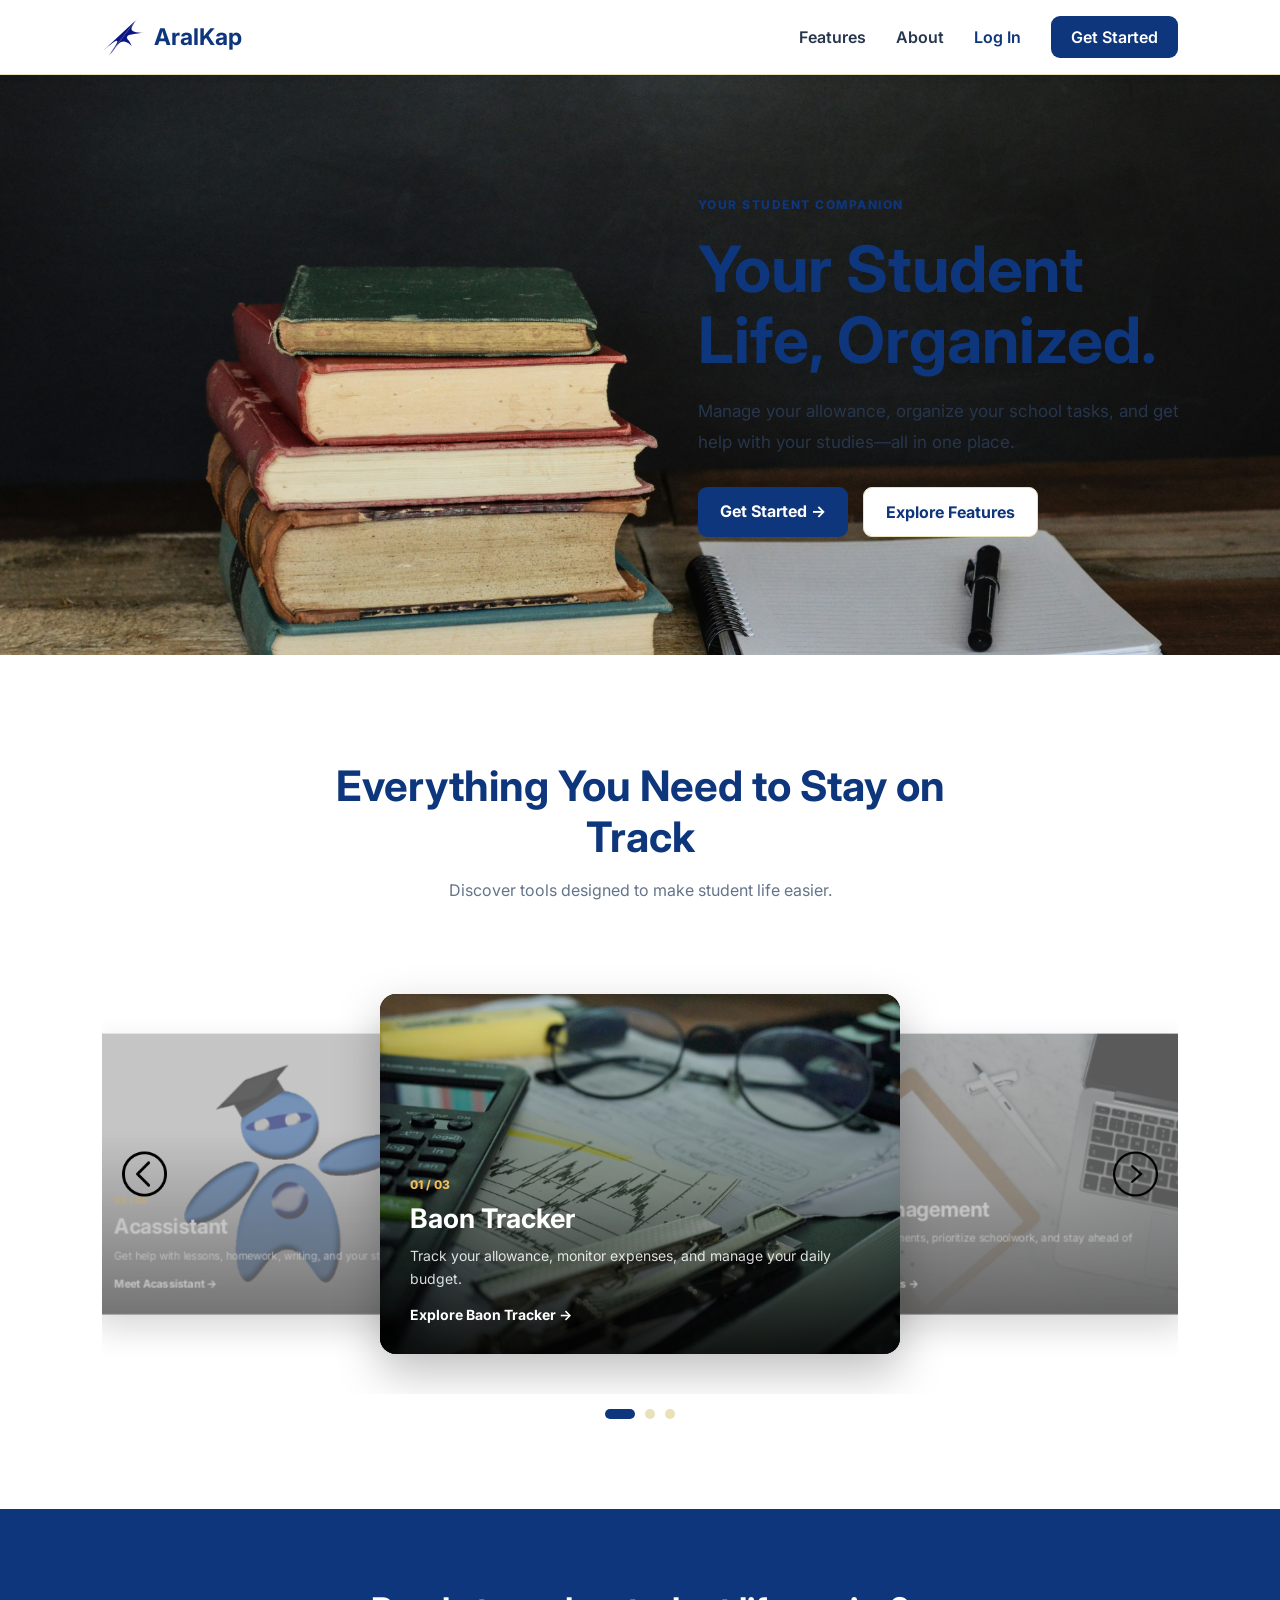
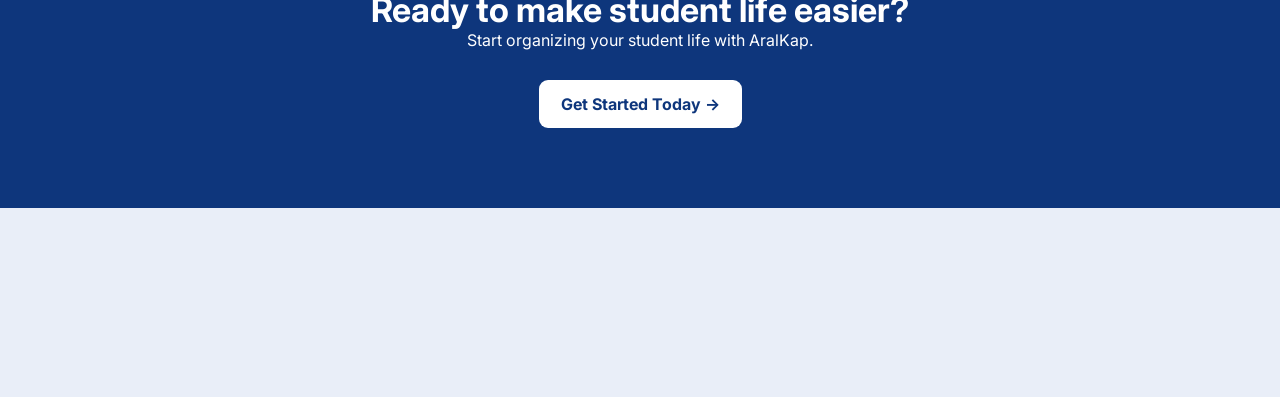
==== commit 91117a35: "Update AralKap landing page and hosting config, version 1.2" ====
--- a/index.html
+++ b/index.html
@@ -4,257 +4,165 @@
 <head>
     <meta charset="UTF-8">
     <meta name="viewport" content="width=device-width, initial-scale=1.0">
-    <title>AralKap | Dashboard</title>
+    <title>AralKap | Your Student Companion</title>
+
     <link rel="stylesheet" href="design.css">
+
 </head>
 <body>
 
-    <input type="checkbox" id="sidebar-toggle" class="sidebar-toggle">
+    <!-- NAVIGATION BAR -->
+    <header class="landing-navbar">
+        <a href="landingpage.html" class="landing-brand">
+            <img src="Icons/blue.svg" alt="AralKap Logo">
+            <h2>AralKap</h2>
+        </a>
 
-    <!-- SIDEBAR -->
-    <aside class="sidebar">
-
-        <label for="sidebar-toggle" class="sidebar-collapse-button"> ☰ </label>
-
-        <div class="brand">
-            <a href="landingpage.html" class="landing-brand">
-                <img src="Icons/blue.svg" class="blue-icon" alt="AralKap Logo">
-                <img src="Icons/white.svg" class="white-icon" alt="AralKap Logo">
-                <h2>AralKap</h2>
-            </a>
-            <p>Your Student Companion</p>
-
-        </div>
-
-        <nav class="sidebar-nav">
-            <a href="index.html" class="nav-link active">
-                
-                    <img src="Icons/dashboard-lightmode.webp" class="nav-icon icon-lightmode" alt="Dashboard">
-                    <img src="Icons/dashboard-darkmode.webp" class="nav-icon icon-darkmode" alt="Dashboard">
-
-                <span class="nav-text">Dashboard</span>
-            </a>
-
-                <a href="Pages/tasks.html" class="nav-link ">
-                    <img src="Icons/todo-lightmode.webp" class="nav-icon icon-lightmode" alt="Dashboard">
-                    <img src="Icons/todo.webp" class="nav-icon icon-darkmode" alt="Dashboard">
-                <span class="nav-text"> My Tasks</span>
-            </a>
-
-            <a href="Pages/baon-tracker.html" class="nav-link">
-                
-                <img src="Icons/baon-lightmode.webp" class="nav-icon icon-lightmode" alt="Dashboard">
-                <img src="Icons/baon-darkmode.webp" class="nav-icon icon-darkmode" alt="Dashboard">
-                <span class="nav-text">Baon Tracker</span>
-            </a>
-
-            <a href="Pages/Acassistant.html" class="nav-link">
-                <img src="Icons/aralkapAI-lightmode.webp" class="nav-icon icon-lightmode" alt="Dashboard">
-                <img src="Icons/aralkapAI-darkmode.webp" class="nav-icon icon-darkmode" alt="Dashboard">
-                <span class="nav-text">Acassistant</span>
-            </a>
+        <nav class="landing-nav-links" id="landing-nav-links">
+            <a href="#features">Features</a>
+            <a href="aboutus.html">About</a>
+            <a href="login.html" class="landing-login">Log In</a>
+            <a href="signup.html" class="landing-signup">Get Started</a>
         </nav>
 
-            <div class="sidebar-footer">
-                <button class="nav-link logout-button" type="button">
+        <button class="landing-menu-toggle"
+                id="landing-menu-toggle"
+                aria-label="Toggle navigation"
+                aria-expanded="false">
+            ☰
+        </button>
+    </header>
 
-                    <span class="nav-icon logout-icon">
-                        <img src="Icons/logout.png" alt="Logout">
-                    </span>
+    <main>
 
-                    <span class="nav-text">Logout</span>
-                </button>
+        <!-- HERO SECTION -->
+        <section class="landing-hero" id="home">
+            <div class="landing-hero-content">
+                <span class="landing-tag">YOUR STUDENT COMPANION</span>
+
+                <h1>
+                    Your Student Life,
+                    <span>Organized.</span>
+                </h1>
+
+                <p>
+                    Manage your allowance, organize your school tasks,
+                    and get help with your studies—all in one place.
+                </p>
+
+                <div class="landing-hero-buttons">
+                    <a href="signup.html" class="landing-primary-btn">
+                        Get Started →
+                    </a>
+
+                    <a href="#features" class="landing-secondary-btn">
+                        Explore Features
+                    </a>
+                </div>
             </div>
-
-    </aside>
-
-
-    <!-- MAIN CONTENT -->
-    <main class="main-content">
-
-        <label for="sidebar-toggle" class="mobile-sidebar-overlay"></label>
-
-        <!-- HEADER -->
-        <header class="dashboard-header">
-
-            <label for="sidebar-toggle" class="mobile-menu-button" aria-label="Open navigation"> ☰ </label>
-
-            <div class="header-title">
-                <h1>Dashboard</h1>
-                <p>Welcome to your student hub!</p>
-            </div>
-
-            <div class="header-actions">
-                <input
-                    type="search"
-                    placeholder="Search"
-                    aria-label="Search AralKap">
-
-                <button class="header-theme-button"  aria-label="Toggle theme">
-                    <span class="toggle-circle">
-                        <img src="Icons/sun.png" class="sun-icon" alt="">
-                        <img src="Icons/moon.png" class="moon-icon" alt="">
-                    </span>
-                </button>
-           
-                 <a href="Pages/profile.html" class="profile-button">
-                    <img src="Icons/user.png" alt="Profile">
-                </a>
-            </div>
-
-        </header>
-
-
-        <!-- WELCOME -->
-        <section class="welcome-section">
-            <img src="Icons/acassistant.gif"alt="Acassistant" class="welcome-gif">
-            <img src="Icons/acassistant-white.gif" alt="Acassistant" class="welcome-gif-dark">
-
-            <div>
-            <h2>Welcome back, Student!</h2>
-            <p>Stay organized, manage your tasks, and keep track of your baon.</p>
-            </div>
-
-             
-
-            
-        </section>
-
-
-        <!-- SUMMARY CARDS -->
-        <section class="summary-cards">
-
-            <article class="summary-card blue-card">
-                <img src="Icons/summary-todo.gif" class="summary-icon icon-lightmode" alt="Todo-Icon">
-                <img src="Icons/summary-todo-white.gif" class="summary-icon icon-darkmode" alt="Todo-Icon">
-                <div>
-                    <h3>Total Tasks</h3>
-                    <p class="card-number">0</p>
-                    <span>Tasks in your list</span>
-                </div>
-            </article>
-
-            <article class="summary-card blue-card">
-               <img src="Icons/summary-completed-todo-blue.gif" class="summary-icon icon-lightmode" alt="Todo-Icon">
-                <img src="Icons/summary-completed-todo-white.gif" class="summary-icon icon-darkmode" alt="Todo-Icon">
-                <div>
-                    <h3>Completed Tasks</h3>
-                    <p class="card-number">0</p>
-                    <span>Tasks finished</span>
-                </div>
-            </article>
-
-            <article class="summary-card blue-card">
-               <img src="Icons/summary-pending-blue.gif" class="summary-icon icon-lightmode" alt="Todo-Icon">
-                <img src="Icons/summary-pending-white.gif" class="summary-icon icon-darkmode" alt="Todo-Icon">
-                <div>
-                    <h3>Pending Tasks</h3>
-                    <p class="card-number">0</p>
-                    <span>Tasks remaining</span>
-                </div>
-            </article>
-
-            <article class="summary-card blue-card">
-                <img src="Icons/summary-baon-blue.gif" class="summary-icon icon-lightmode" alt="Todo-Icon">
-                <img src="Icons/summary-baon-white.gif" class="summary-icon icon-darkmode" alt="Todo-Icon">
-                <div>
-                    <h3>Remaining Baon</h3>
-                    <p class="card-number">₱0</p>
-                    <span>Available balance</span>
-                </div>
-            </article>
 
         </section>
 
 
-       
-        <section class="dashboard-grid">
+        <!-- FEATURES SECTION -->
+        <section class="landing-features" id="features">
 
-            <!-- UPCOMING TASKS -->
-            <article class="content-card upcoming-card">
+            <div class="landing-section-heading">
+                <h2>Everything You Need to Stay on Track</h2>
+                <p>
+                    Discover tools designed to make student life easier.
+                </p>
+            </div>
 
-                <div class="empty-state">
-                    <h3>No upcoming tasks</h3>
-                    <p>Your upcoming tasks will appear here.</p>
+            <div class="landing-carousel-window">
+                <button class="carousel-arrow prev" id="carousel-prev" aria-label="Previous slide"> <img src="Icons/left.png" alt=""></button>
+
+    <div class="landing-carousel-track" id="landing-carousel-track">
+
+        <!-- BAON TRACKER -->
+        <article class="landing-feature-slide">
+            <div class="feature-visual baon-visual">
+                <div class="feature-card-content">
+                    <span class="feature-number">01 / 03</span>
+                    <h3>Baon Tracker</h3>
+                    <p>Track your allowance, monitor expenses, and manage your daily budget.</p>
+                    <a href="signup.html">
+                        Explore Baon Tracker →
+                    </a>
                 </div>
+            </div>
+        </article>
 
-            </article>
+        <!-- TASK MANAGEMENT -->
+        <article class="landing-feature-slide">
+            <div class="feature-visual tasks-visual">
+                <div class="feature-card-content">
+                    <span class="feature-number">02 / 03</span>
+                    <h3>Task Management</h3>
+                    <p>Organize assignments, prioritize schoolwork, and stay ahead of deadlines.</p>
+                    <a href="signup.html">
+                        Explore My Tasks →
+                    </a>
+                </div>
+            </div>
+        </article>
 
+        <!-- ACASSISTANT -->
+        <article class="landing-feature-slide">
+            <div class="feature-visual assistant-visual">
+                <div class="feature-card-content">
+                    <span class="feature-number">03 / 03</span>
+                    <h3>Acassistant</h3>
+                    <p>Get help with lessons, homework, writing, and your studies.</p>
+                    <a href="signup.html">
+                        Meet Acassistant →
+                    </a>
+                </div>
+            </div>
+        </article>
 
-            <!-- BAON OVERVIEW -->
-            <article class="content-card baon-card">
+    </div>
+    <button class="carousel-arrow next" id="carousel-next" aria-label="Next slide"> <img src="Icons/right.png" alt=""></button>
 
-                <div class="section-heading">
-                    <div>
-                        <span class="heading-icon">▣</span>
-                        <h2>Baon Overview</h2>
-                    </div>
+</div>
 
-                    <span class="month-label">This Month</span>
-                </div>
-
-                <div class="baon-content">
-
-                    <div class="donut-chart">
-                        <div class="donut-inner">
-                            <strong>₱0</strong>
-                            <span>Remaining</span>
-                        </div>
-                    </div>
-
-                    <div class="baon-details">
-
-                        <div class="baon-row">
-                            <span><i class="legend spent"></i>Spent</span>
-                            <strong>₱0</strong>
-                        </div>
-
-                        <div class="baon-row">
-                            <span><i class="legend remaining"></i>Remaining</span>
-                            <strong>₱0</strong>
-                        </div>
-
-                        <div class="baon-total">
-                            <span>Total Allowance</span>
-                            <strong>₱0</strong>
-                        </div>
-
-                    </div>
-
-                </div>
-
-                <div class="money-tip">
-                    <span class="tip-icon">💡</span>
-                    <div>
-                        <h3>Money Tip!</h3>
-                        <p>Try to save at least 20% of your baon for emergencies.</p>
-                    </div>
-                </div>
-
-            </article>
+            <div class="carousel-indicators">
+                <button class="carousel-dot active" data-slide="0"
+                        aria-label="Show Baon Tracker"></button>
+                <button class="carousel-dot" data-slide="1"
+                        aria-label="Show Task Management"></button>
+                <button class="carousel-dot" data-slide="2"
+                        aria-label="Show AI Assistant"></button>
+            </div>
 
         </section>
 
 
-        <!-- MOTIVATIONAL BANNER -->
-        <section class="motivation-banner">
-
-            <div class="motivation-emoji">🌟</div>
-
-            <div class="motivation-text">
-                <h2>Keep going, student!</h2>
-                <p>Small steps every day lead to big achievements.</p>
-            </div>
-
-            <a href="pages/Acassistant.html" class="assistant-button">
-                ✦ Open Acassistant →
+        <!-- CALL TO ACTION -->
+        <section class="landing-cta">
+            <h2>Ready to make student life easier?</h2>
+            <p>Start organizing your student life with AralKap.</p>
+            <a href="signup.html" class="landing-primary-btn">
+                Get Started Today →
             </a>
-
         </section>
 
     </main>
 
-<script src="javascript.js"></script>
-    
+
+    <!-- FOOTER -->
+    <footer class="landing-footer">
+        <div class="landing-brand">
+            <span>🎓</span>
+            <h2>AralKap</h2>
+        </div>
+
+        <p>Your Student Companion.</p>
+        <p>© 2026 AralKap. All rights reserved.</p>
+    </footer>
+
+
+    <script src="javascript.js"></script>
+
 </body>
 </html>
